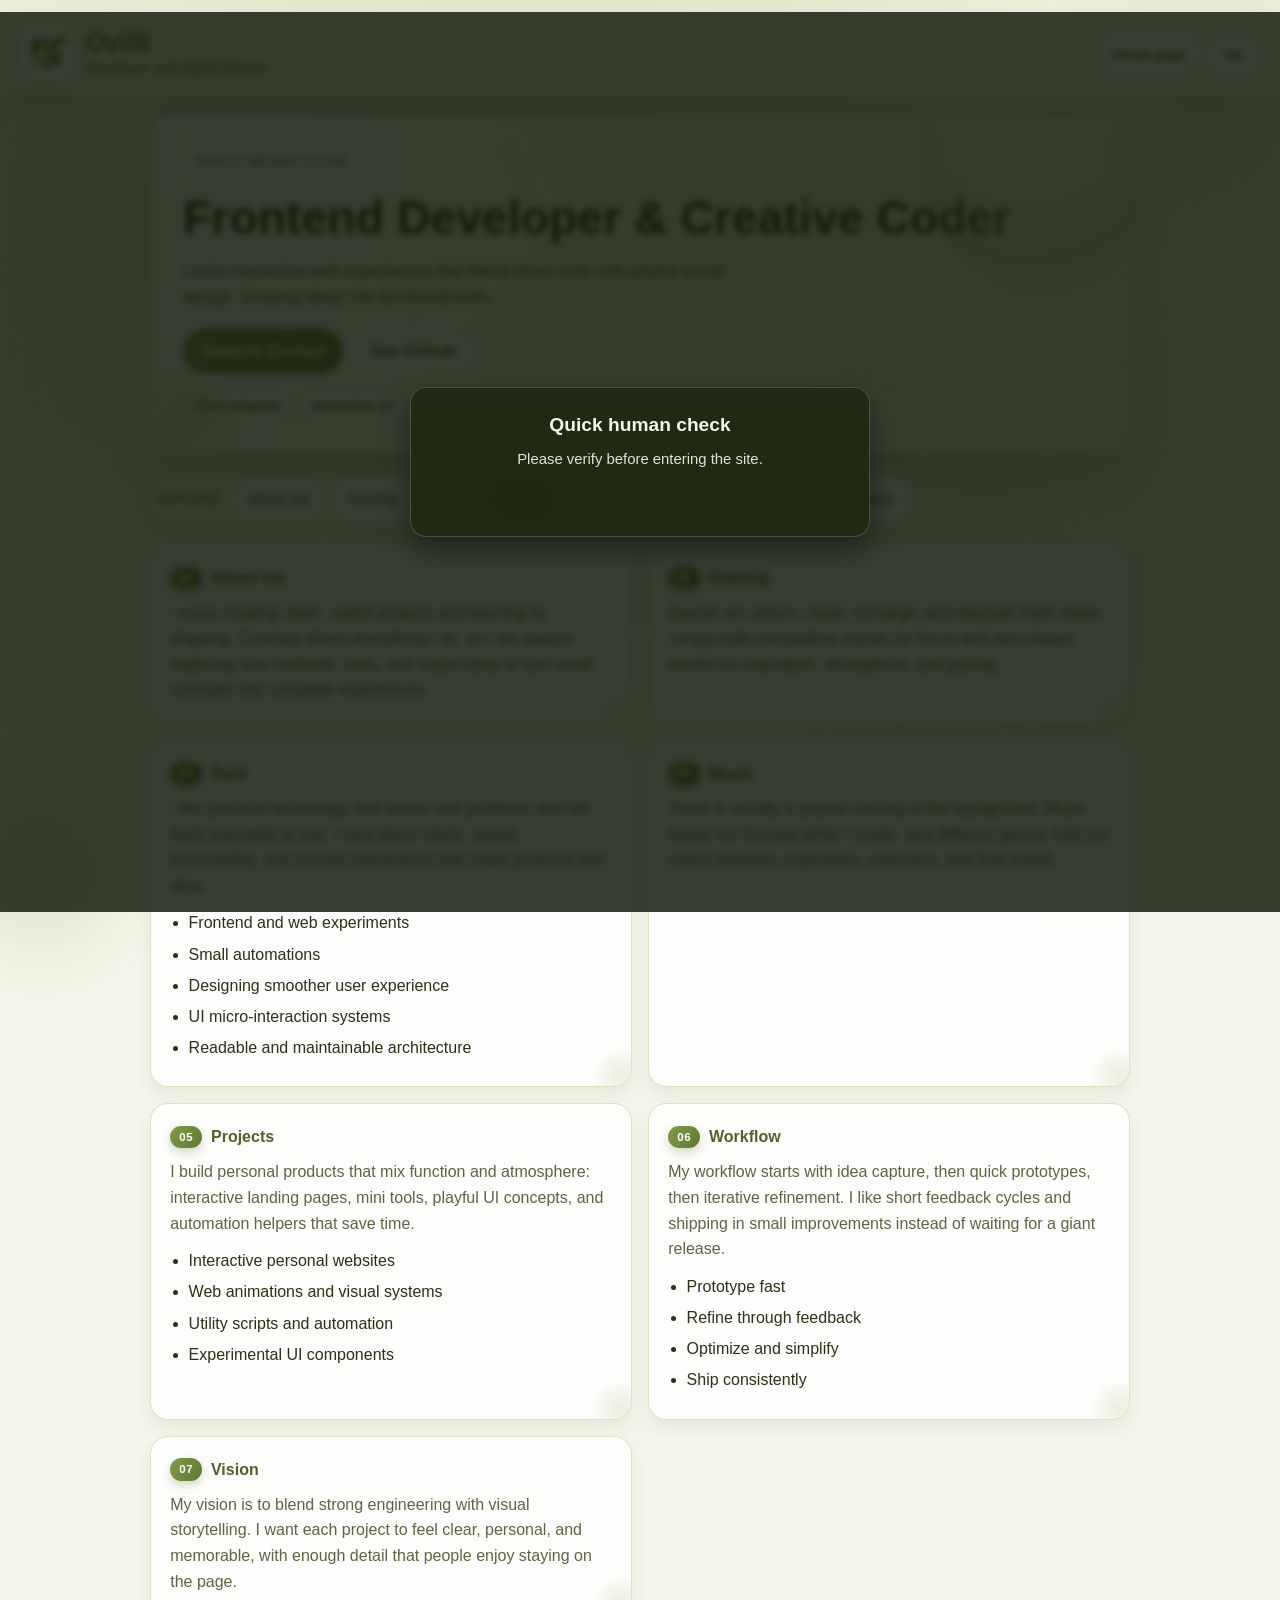
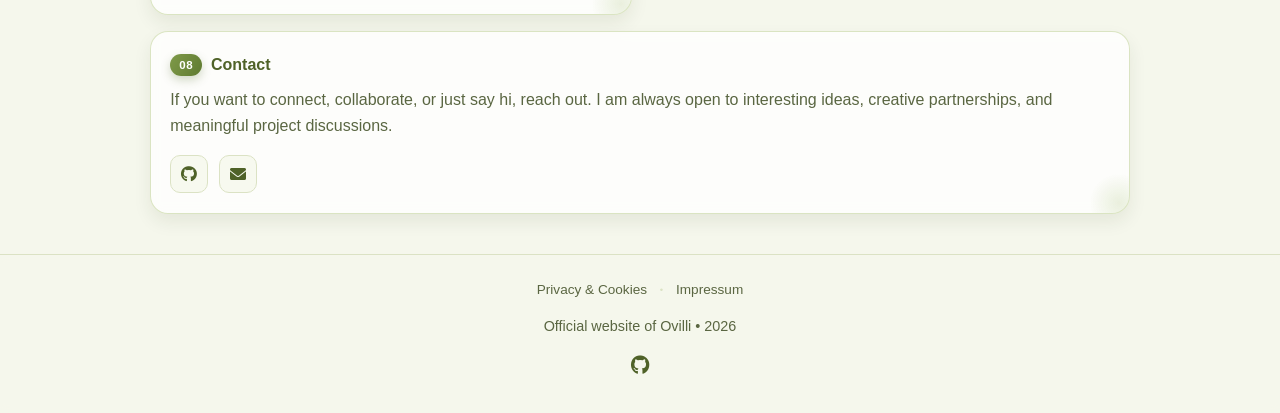
==== index.html @ 222329cf "Added Some Features" ====
<!DOCTYPE html>
<html lang="en">
<head>
    <meta charset="UTF-8">
    <meta name="viewport" content="width=device-width, initial-scale=1.0">
    <title>Ovilli</title>

    <link rel="stylesheet" href="css/style.css">
    <link rel="stylesheet" href="https://cdnjs.cloudflare.com/ajax/libs/font-awesome/6.0.0-beta3/css/all.min.css">
</head>
<body>
<div id="gate">
    <div class="gate-box">
        <h2 id="gate-title">Quick human check</h2>
        <p id="gate-copy">Please verify before entering the site.</p>
        <div id="turnstile-box"></div>
    </div>
</div>

<header class="site-header" id="main-header">
    <div class="header-brand">
        <div class="olive-icon">
            <img src="assets/olive-svgrepo-com.svg" alt="Olive Icon">
        </div>
        <div>
            <div class="olive-text">Ovilli</div>
            <p class="brand-subline" id="brand-subline"></p>
        </div>
    </div>

        <div class="header-actions">
            <a href="olives.html" class="olive-page-link" id="olive-page-link">About olives</a>
            <div class="language-btn">
                <button id="lang-toggle">DE</button>
            </div>
        </div>
</header>
<div class="scroll-progress" id="scroll-progress" aria-hidden="true"></div>

<main>
    <section class="hero">
        <p class="hero-eyebrow" id="hero-eyebrow"></p>
        <h1 id="hero-title"></h1>
        <p class="hero-copy" id="hero-copy"></p>
        <div class="hero-actions">
            <a id="hero-cta-primary" class="hero-btn hero-btn-primary" href="#contact"></a>
            <a id="hero-cta-secondary" class="hero-btn" href="https://github.com/ovilli" target="_blank" rel="noreferrer"></a>
        </div>
        <div class="hero-highlights">
            <span class="hero-chip" id="hero-chip-1"></span>
            <span class="hero-chip" id="hero-chip-2"></span>
            <span class="hero-chip" id="hero-chip-3"></span>
        </div>
    </section>

    <nav id="about-nav" class="section-nav"></nav>
    <section class="about-content" id="about-content"></section>
</main>

<button id="back-to-top" class="back-to-top" aria-label="Back to top">
    <i class="fas fa-arrow-up"></i>
</button>

<footer class="olive-footer">
    <div class="footer-links">
        <a href="privacy.html">Privacy & Cookies</a>
        <span class="footer-separator">•</span>
        <a href="impressum.html">Impressum</a>
    </div>
    <div class="footer-text" id="footer-text">Official Website of Ovilli</div>
    <a href="https://github.com/ovilli" target="_blank" rel="noreferrer" class="footer-icon">
        <i class="fab fa-github"></i>
    </a>
</footer>

    <div class="bg-bubble bg-bubble-1"></div>
    <div class="bg-bubble bg-bubble-2"></div>
    <div class="bg-bubble bg-bubble-3"></div>
    <script src="js/index.js"></script>
</body>
</html>
---- css/style.css ----
:root {
    --bg-color: #f5f7ec;
    --bg-accent: #e6ebd1;
    --surface: #ffffff;
    --surface-soft: #f7f9ef;
    --primary-olive: #6f8440;
    --primary-olive-dark: #4f6228;
    --text-main: #273217;
    --text-muted: #5a6642;
    --line: #dbe2c4;
    --shadow: 0 12px 30px rgba(43, 59, 23, 0.12);
    --hero-shadow: 0 22px 45px rgba(53, 73, 27, 0.14);
}

* {
    margin: 0;
    padding: 0;
    box-sizing: border-box;
}

html {
    scroll-behavior: smooth;
    scrollbar-width: auto;
    scrollbar-color: var(--primary-olive) var(--bg-color);
    scroll-padding-top: 100px;
    scroll-snap-type: y proximity;
}

/* Chrome, Edge, and Safari */
::-webkit-scrollbar {
    width: 12px;
}

::-webkit-scrollbar-track {
    background: var(--bg-color);
}

::-webkit-scrollbar-thumb {
    background-color: var(--primary-olive);
    border-radius: 20px;
    border: 3px solid var(--bg-color);
}

::-webkit-scrollbar-thumb:hover {
    background-color: var(--primary-olive-dark);
}

body {
    min-height: 100vh;
    font-family: "Segoe UI", Tahoma, Geneva, Verdana, sans-serif;
    color: var(--text-main);
    background:
        radial-gradient(circle at 50% 12%, rgba(156, 181, 102, 0.22), transparent 30%),
        radial-gradient(circle at 20% -10%, var(--bg-accent), transparent 36%),
        radial-gradient(circle at 90% 10%, #edf2db, transparent 28%),
        var(--bg-color);
    line-height: 1.6;
    overscroll-behavior-y: contain;
}

@keyframes floatBubble {
    0%, 100% { transform: translate(0, 0); }
    33% { transform: translate(15px, -20px); }
    66% { transform: translate(-10px, 15px); }
}

body::after {
    content: "";
    position: fixed;
    width: 280px;
    height: 280px;
    bottom: -100px;
    left: -100px;
    border-radius: 50%;
    background: radial-gradient(circle, rgba(111, 132, 64, 0.15), transparent 70%);
    pointer-events: none;
    z-index: -1;
    animation: floatBubble 10s ease-in-out infinite alternate;
}

.bg-bubble {
    position: fixed;
    border-radius: 50%;
    background: radial-gradient(circle, rgba(111, 132, 64, 0.1), transparent 70%);
    pointer-events: none;
    z-index: -1;
    animation: floatBubble 15s ease-in-out infinite alternate;
}

.bg-bubble-1 {
    width: 350px;
    height: 350px;
    top: -100px;
    right: -100px;
    animation-duration: 18s;
    animation-delay: -2s;
}

.bg-bubble-2 {
    width: 200px;
    height: 200px;
    top: 40%;
    right: 15%;
    animation-duration: 12s;
    animation-delay: -5s;
    opacity: 0.6;
}

.bg-bubble-3 {
    width: 150px;
    height: 150px;
    bottom: 20%;
    left: 10%;
    animation-duration: 14s;
    animation-delay: -8s;
    opacity: 0.5;
}

body::before {
    content: "";
    position: fixed;
    inset: 0;
    pointer-events: none;
    z-index: 0;
    background:
        radial-gradient(circle at 10% 40%, rgba(128, 159, 69, 0.08), transparent 36%),
        radial-gradient(circle at 88% 65%, rgba(100, 130, 53, 0.06), transparent 33%);
    animation: ambientShift 12s ease-in-out infinite alternate;
}

body.locked {
    overflow: hidden;
}

a {
    color: inherit;
}

.site-header {
    position: sticky;
    top: 0;
    z-index: 30;
    display: flex;
    justify-content: space-between;
    align-items: center;
    gap: 1rem;
    padding: 1rem 1.25rem;
    backdrop-filter: blur(8px);
    background: rgba(245, 247, 236, 0.85);
    border-bottom: 1px solid transparent;
    transition: box-shadow 0.25s ease, border-color 0.25s ease, background 0.25s ease, transform 0.3s ease;
    user-select: none;
}

.site-header.hidden {
    transform: translateY(-100%);
}

.site-header.scrolled {
    border-color: var(--line);
    box-shadow: 0 8px 24px rgba(34, 43, 20, 0.08);
}

.scroll-progress {
    position: sticky;
    top: 0;
    z-index: 29;
    height: 3px;
    width: 0;
    background: linear-gradient(90deg, #7f9a49, #5e7a30);
    box-shadow: 0 0 10px rgba(106, 131, 58, 0.4);
}

.header-brand {
    display: flex;
    align-items: center;
    gap: 0.85rem;
}

.olive-icon {
    width: 52px;
    height: 52px;
    border-radius: 16px;
    background: var(--surface);
    box-shadow: var(--shadow);
    padding: 0.35rem;
    transition: transform 0.3s cubic-bezier(0.175, 0.885, 0.32, 1.275);
}

.olive-icon:hover {
    transform: rotate(15deg) scale(1.1);
}

.olive-icon img {
    width: 100%;
    height: 100%;
    display: block;
}

.olive-text {
    font-size: 1.65rem;
    font-weight: 800;
    line-height: 1.1;
    color: var(--primary-olive-dark);
}

.brand-subline {
    color: var(--text-muted);
    font-size: 0.88rem;
}

.header-actions {
    display: flex;
    align-items: center;
    gap: 0.55rem;
}

.olive-page-link {
    text-decoration: none;
    border: 1px solid var(--line);
    border-radius: 999px;
    padding: 0.45rem 0.8rem;
    font-size: 0.82rem;
    font-weight: 700;
    color: var(--primary-olive-dark);
    background: rgba(255, 255, 255, 0.75);
}

.language-btn button {
    border: 1px solid var(--line);
    border-radius: 999px;
    padding: 0.5rem 0.95rem;
    font-weight: 700;
    letter-spacing: 0.03em;
    color: var(--primary-olive-dark);
    background: var(--surface);
    cursor: pointer;
    transition: transform 0.15s ease, background 0.2s ease;
}

.language-btn button:hover {
    background: var(--surface-soft);
}

.language-btn button:active {
    transform: translateY(1px);
}

main {
    width: min(980px, calc(100% - 2rem));
    margin: 1.5rem auto 0;
    position: relative;
    z-index: 2;
}

.hero {
    scroll-snap-align: start;
    padding: 2rem;
    margin-bottom: 1rem;
    border-radius: 24px;
    background:
        linear-gradient(130deg, rgba(255, 255, 255, 0.78), rgba(240, 245, 223, 0.74)),
        radial-gradient(circle at 84% -40%, rgba(129, 157, 76, 0.28), transparent 55%);
    border: 1px solid rgba(180, 195, 141, 0.6);
    box-shadow: var(--hero-shadow);
    position: relative;
    overflow: hidden;
    backdrop-filter: blur(8px);
    transition: transform 0.25s ease;
}

.hero::after {
    content: "";
    position: absolute;
    right: -90px;
    top: -110px;
    width: 300px;
    height: 300px;
    border-radius: 50%;
    background:
        radial-gradient(circle at 36% 36%, rgba(255, 255, 255, 0.55) 0 20%, rgba(126, 155, 74, 0.34) 55%, rgba(126, 155, 74, 0) 72%);
    opacity: 0.6;
    pointer-events: none;
    animation: floatBubble 8s ease-in-out infinite alternate-reverse;
}

.hero::before {
    content: "";
    position: absolute;
    left: -50px;
    bottom: -50px;
    width: 150px;
    height: 150px;
    border-radius: 50%;
    background: radial-gradient(circle, rgba(156, 181, 102, 0.25), transparent 70%);
    pointer-events: none;
    animation: floatBubble 10s ease-in-out infinite alternate;
}

.hero-eyebrow {
    display: inline-flex;
    align-items: center;
    gap: 0.4rem;
    background: var(--surface);
    border: 1px solid var(--line);
    color: var(--primary-olive-dark);
    padding: 0.3rem 0.75rem;
    border-radius: 999px;
    font-size: 0.82rem;
    text-transform: uppercase;
    letter-spacing: 0.08em;
    margin-bottom: 0.85rem;
}

.hero h1 {
    font-size: clamp(1.8rem, 4vw, 2.9rem);
    line-height: 1.15;
    margin-bottom: 0.75rem;
}

.hero-copy {
    max-width: 64ch;
    color: var(--text-muted);
    font-size: 1.02rem;
}

.hero-actions {
    display: flex;
    flex-wrap: wrap;
    gap: 0.6rem;
    margin-top: 1.2rem;
}

.hero-btn {
    display: inline-flex;
    align-items: center;
    justify-content: center;
    text-decoration: none;
    border-radius: 999px;
    border: 1px solid var(--line);
    padding: 0.56rem 1rem;
    font-weight: 700;
    color: var(--primary-olive-dark);
    background: rgba(255, 255, 255, 0.76);
    transition: transform 0.2s cubic-bezier(0.175, 0.885, 0.32, 1.275), background 0.2s ease, box-shadow 0.2s ease;
}

.hero-btn:hover {
    transform: translateY(-3px);
    background: var(--surface);
    box-shadow: 0 5px 15px rgba(0,0,0,0.1);
}

.hero-btn-primary {
    background: linear-gradient(120deg, #7b9647, #688237);
    color: #fff;
    border-color: transparent;
}

.hero-btn-primary:hover {
    background: linear-gradient(120deg, #6f8841, #59722e);
}

.hero-highlights {
    margin-top: 1rem;
    display: flex;
    flex-wrap: wrap;
    gap: 0.5rem;
}

.hero-chip {
    display: inline-flex;
    align-items: center;
    border-radius: 999px;
    border: 1px solid rgba(154, 175, 107, 0.6);
    background: rgba(255, 255, 255, 0.72);
    color: var(--primary-olive-dark);
    font-size: 0.8rem;
    font-weight: 600;
    padding: 0.28rem 0.7rem;
}

.section-nav {
    display: flex;
    flex-wrap: wrap;
    gap: 0.55rem;
    margin: 1.25rem 0;
    position: sticky;
    top: 5rem;
    z-index: 18;
    background: rgba(245, 247, 236, 0.75);
    border: 1px solid rgba(196, 211, 159, 0.45);
    backdrop-filter: blur(10px);
    border-radius: 999px;
    padding: 0.35rem 0.5rem;
    width: fit-content;
    box-shadow: 0 8px 20px rgba(67, 82, 40, 0.08);
    transition: top 0.3s ease;
    user-select: none;
}

.section-nav.header-hidden {
    top: 0.75rem;
}

.nav-brand-label {
    display: inline-flex;
    align-items: center;
    font-size: 0.72rem;
    font-weight: 700;
    text-transform: uppercase;
    letter-spacing: 0.08em;
    color: var(--text-muted);
    margin-right: 0.25rem;
}

.nav-pill {
    display: inline-flex;
    align-items: center;
    text-decoration: none;
    border: 1px solid var(--line);
    background: var(--surface);
    color: var(--text-main);
    border-radius: 999px;
    padding: 0.38rem 0.85rem;
    font-size: 0.9rem;
    transition: background 0.2s ease, color 0.2s ease, transform 0.2s cubic-bezier(0.175, 0.885, 0.32, 1.275);
}

.nav-pill:hover {
    transform: translateY(-2px);
    background: var(--surface-soft);
}

.nav-pill.active {
    background: var(--primary-olive);
    border-color: var(--primary-olive);
    color: #fff;
}

.about-content {
    display: grid;
    gap: 1rem;
    margin-bottom: 2.5rem;
    grid-template-columns: repeat(2, minmax(0, 1fr));
    align-items: stretch;
}

.about-section:last-child {
    grid-column: 1 / -1;
}

.about-section {
    scroll-snap-align: start;
    border: 1px solid rgba(214, 225, 188, 0.9);
    border-radius: 18px;
    background: rgba(255, 255, 255, 0.76);
    padding: 1.25rem 1.2rem;
    box-shadow: 0 8px 18px rgba(36, 49, 18, 0.08);
    opacity: 0;
    transform: translateY(12px);
    transition: opacity 0.3s ease, transform 0.3s ease, box-shadow 0.3s ease;
    backdrop-filter: blur(6px);
    transition-delay: var(--reveal-delay, 0ms);
    position: relative;
    overflow: hidden;
}

.about-section::after {
    content: "";
    position: absolute;
    bottom: -20px;
    right: -20px;
    width: 60px;
    height: 60px;
    border-radius: 50%;
    background: radial-gradient(circle, rgba(156, 181, 102, 0.2), transparent 70%);
    pointer-events: none;
    transition: transform 0.5s ease;
}

.about-section:hover::after {
    transform: scale(2);
}

.about-section.visible {
    opacity: 1;
    transform: translateY(0);
}

.about-section.visible:hover {
    transform: translateY(-3px);
    box-shadow: 0 14px 24px rgba(36, 49, 18, 0.12);
}

.about-section::before {
    content: "";
    position: absolute;
    top: 0;
    left: 0;
    width: 100%;
    height: 3px;
    background: linear-gradient(90deg, rgba(126, 156, 73, 0), rgba(126, 156, 73, 0.8), rgba(126, 156, 73, 0));
    opacity: 0;
    transition: opacity 0.25s ease;
}

.about-section:hover::before {
    opacity: 1;
}

.about-section h4 {
    margin-bottom: 0.6rem;
    color: var(--primary-olive-dark);
    font-size: 1rem;
    display: flex;
    align-items: center;
    gap: 0.55rem;
}

.section-index {
    display: inline-flex;
    align-items: center;
    justify-content: center;
    min-width: 2rem;
    padding: 0.12rem 0.5rem;
    border-radius: 999px;
    font-size: 0.72rem;
    letter-spacing: 0.04em;
    color: #fff;
    background: linear-gradient(120deg, #7f9a49, #5e7a30);
    box-shadow: 0 4px 10px rgba(76, 99, 34, 0.25);
}

.about-section p {
    color: var(--text-muted);
}

.topic-list {
    margin-top: 0.75rem;
    padding-left: 1.15rem;
    color: var(--text-main);
}

.topic-list li {
    margin-bottom: 0.35rem;
}

.socials {
    margin-top: 1rem;
    display: flex;
    gap: 0.7rem;
}

.social-icon {
    width: 38px;
    height: 38px;
    border-radius: 10px;
    display: inline-flex;
    align-items: center;
    justify-content: center;
    text-decoration: none;
    background: var(--surface-soft);
    border: 1px solid var(--line);
    color: var(--primary-olive-dark);
    transition: transform 0.15s ease, background 0.2s ease;
}

.social-icon:hover {
    transform: translateY(-2px);
    background: #eef4d7;
}

.olive-footer {
    border-top: 1px solid var(--line);
    padding: 1.5rem 1rem 2rem;
    color: var(--text-muted);
    display: flex;
    flex-direction: column;
    justify-content: center;
    align-items: center;
    gap: 0.75rem;
    position: relative;
    z-index: 2;
    backdrop-filter: blur(4px);
    background: rgba(245, 247, 236, 0.62);
    text-align: center;
}

.footer-links {
    display: flex;
    gap: 0.8rem;
    align-items: center;
    font-size: 0.85rem;
    margin-bottom: 0.2rem;
}

.footer-links a {
    color: var(--text-muted);
    text-decoration: none;
    transition: color 0.2s ease;
}

.footer-links a:hover {
    color: var(--primary-olive-dark);
}

.footer-separator {
    color: var(--line);
    font-size: 0.6rem;
}

.footer-text {
    font-size: 0.9rem;
}

.back-to-top {
    position: fixed;
    right: 1.5rem;
    bottom: 1.5rem;
    width: 54px;
    height: 54px;
    border-radius: 50%;
    border: 1px solid rgba(143, 166, 95, 0.6);
    background: linear-gradient(145deg, rgba(255, 255, 255, 0.88), rgba(233, 241, 209, 0.9));
    color: var(--primary-olive-dark);
    display: inline-flex;
    align-items: center;
    justify-content: center;
    box-shadow: 0 12px 22px rgba(51, 69, 25, 0.2);
    cursor: pointer;
    z-index: 25;
    opacity: 0;
    transform: translateY(14px);
    pointer-events: none;
    transition: opacity 0.25s ease, transform 0.3s cubic-bezier(0.175, 0.885, 0.32, 1.275), background 0.2s ease;
}

.back-to-top:hover {
    background: linear-gradient(145deg, rgba(255, 255, 255, 0.98), rgba(240, 248, 221, 0.98));
    transform: translateY(-5px) scale(1.1);
}

.back-to-top.is-visible {
    opacity: 1;
    transform: translateY(0);
    pointer-events: auto;
}

@media (max-width: 760px) {
    .back-to-top {
        right: 1rem;
        bottom: 1rem;
        width: 44px;
        height: 44px;
    }
}

.footer-icon {
    color: var(--primary-olive-dark);
    font-size: 1.2rem;
}

#gate {
    position: fixed;
    inset: 0;
    z-index: 200;
    display: flex;
    align-items: center;
    justify-content: center;
    background: rgba(17, 24, 10, 0.84);
    backdrop-filter: blur(3px);
    transition: opacity 0.25s ease;
}

#gate.hidden {
    opacity: 0;
    pointer-events: none;
}

.gate-box {
    width: min(460px, calc(100% - 2rem));
    text-align: center;
    color: #f4f8ea;
    background: rgba(31, 41, 19, 0.92);
    border: 1px solid rgba(239, 248, 216, 0.2);
    border-radius: 16px;
    padding: 1.4rem;
    box-shadow: 0 14px 30px rgba(0, 0, 0, 0.38);
}

.gate-box h2 {
    margin-bottom: 0.45rem;
    font-size: 1.2rem;
}

.gate-box p {
    font-size: 0.93rem;
    margin-bottom: 1rem;
    opacity: 0.9;
}

#turnstile-box {
    display: inline-flex;
    justify-content: center;
}

.error-page {
    display: grid;
    place-items: center;
}

.error-card {
    width: min(520px, calc(100% - 2rem));
    background: var(--surface);
    border: 1px solid var(--line);
    border-radius: 18px;
    padding: 1.8rem;
    margin: 4rem auto;
    text-align: center;
    box-shadow: var(--shadow);
}

.error-card h1 {
    font-size: 2rem;
    color: var(--primary-olive-dark);
    margin-bottom: 0.45rem;
}

.error-card p {
    color: var(--text-muted);
    margin-bottom: 1.2rem;
}

.home-link {
    display: inline-flex;
    align-items: center;
    justify-content: center;
    text-decoration: none;
    border-radius: 999px;
    border: 1px solid var(--line);
    padding: 0.55rem 1rem;
    background: var(--surface-soft);
    font-weight: 600;
    color: var(--primary-olive-dark);
}

.olive-article-page {
    min-height: 100vh;
}

.olive-article-main {
    width: min(980px, calc(100% - 2rem));
    margin: 1.5rem auto 2.2rem;
    position: relative;
    z-index: 2;
}

.olive-article {
    border: 1px solid rgba(184, 198, 148, 0.72);
    background: rgba(255, 255, 255, 0.78);
    border-radius: 22px;
    padding: 1.5rem;
    backdrop-filter: blur(7px);
    position: relative;
    overflow: hidden;
}

.olive-article::before {
    content: "";
    position: absolute;
    top: -50px;
    left: -50px;
    width: 120px;
    height: 120px;
    border-radius: 50%;
    background: radial-gradient(circle, rgba(156, 181, 102, 0.15), transparent 70%);
    pointer-events: none;
    animation: floatBubble 10s ease-in-out infinite alternate;
}

.olive-article h1 {
    font-size: clamp(1.8rem, 3.8vw, 2.6rem);
    color: var(--primary-olive-dark);
    margin-bottom: 0.45rem;
}

.olive-article-intro {
    color: var(--text-muted);
    margin-bottom: 0.95rem;
}

.olive-fact-grid {
    display: grid;
    grid-template-columns: repeat(2, minmax(0, 1fr));
    gap: 0.8rem;
}

.olive-fact {
    border: 1px solid rgba(201, 215, 166, 0.75);
    border-radius: 14px;
    background: rgba(250, 253, 243, 0.8);
    padding: 1rem;
    transition: transform 0.3s cubic-bezier(0.175, 0.885, 0.32, 1.275), box-shadow 0.3s ease;
    backdrop-filter: blur(5px);
}

.olive-fact:hover {
    transform: translateY(-5px);
    box-shadow: 0 8px 20px rgba(0,0,0,0.05);
}

.olive-fact h2 {
    font-size: 1rem;
    color: var(--primary-olive-dark);
    margin-bottom: 0.35rem;
}

.olive-fact p {
    color: var(--text-muted);
}

@keyframes ambientShift {
    0% {
        transform: translate3d(0, 0, 0);
    }
    100% {
        transform: translate3d(0, -1.2%, 0);
    }
}

@media (prefers-reduced-motion: reduce) {
    body::before {
        animation: none;
    }
}

@media (max-width: 760px) {
    .site-header {
        padding: 0.75rem 1rem;
        position: relative;
    }

    .header-brand {
        gap: 0.6rem;
    }

    .olive-icon {
        width: 42px;
        height: 42px;
        border-radius: 12px;
    }

    .header-actions {
        gap: 0.4rem;
    }

    .olive-text {
        font-size: 1.25rem;
    }

    .brand-subline {
        font-size: 0.75rem;
        display: none; /* Hide subline on very small screens to save space */
        width: 0;
        overflow: hidden;
    }

    @media (min-width: 480px) {
        .brand-subline {
            display: block;
            width: auto;
        }
    }

    .olive-page-link, .language-btn button {
        padding: 0.4rem 0.6rem;
        font-size: 0.75rem;
    }

    main {
        width: calc(100% - 1rem);
        margin-top: 0.5rem;
    }

    .hero {
        padding: 1.5rem 1.25rem;
        border-radius: 20px;
    }

    .hero h1 {
        font-size: 1.85rem;
    }

    .section-nav {
        top: 0;
        position: sticky;
        width: 100%;
        overflow-x: auto;
        white-space: nowrap;
        justify-content: flex-start;
        padding: 0.5rem;
        border-radius: 0;
        margin: 0;
        width: 100%;
        border-left: none;
        border-right: none;
        border-top: none;
        z-index: 40;
        transition: transform 0.3s ease;
    }

    .section-nav.header-hidden {
        top: 0;
        transform: none;
    }

    .nav-pill {
        padding: 0.35rem 0.7rem;
        font-size: 0.85rem;
    }

    .about-content {
        grid-template-columns: 1fr;
        gap: 0.75rem;
    }

    .about-section {
        padding: 1.25rem;
    }

    .hero-actions {
        flex-direction: column;
        gap: 0.5rem;
    }

    .hero-btn {
        width: 100%;
        padding: 0.75rem;
    }

    .olive-fact-grid {
        grid-template-columns: 1fr;
    }
}
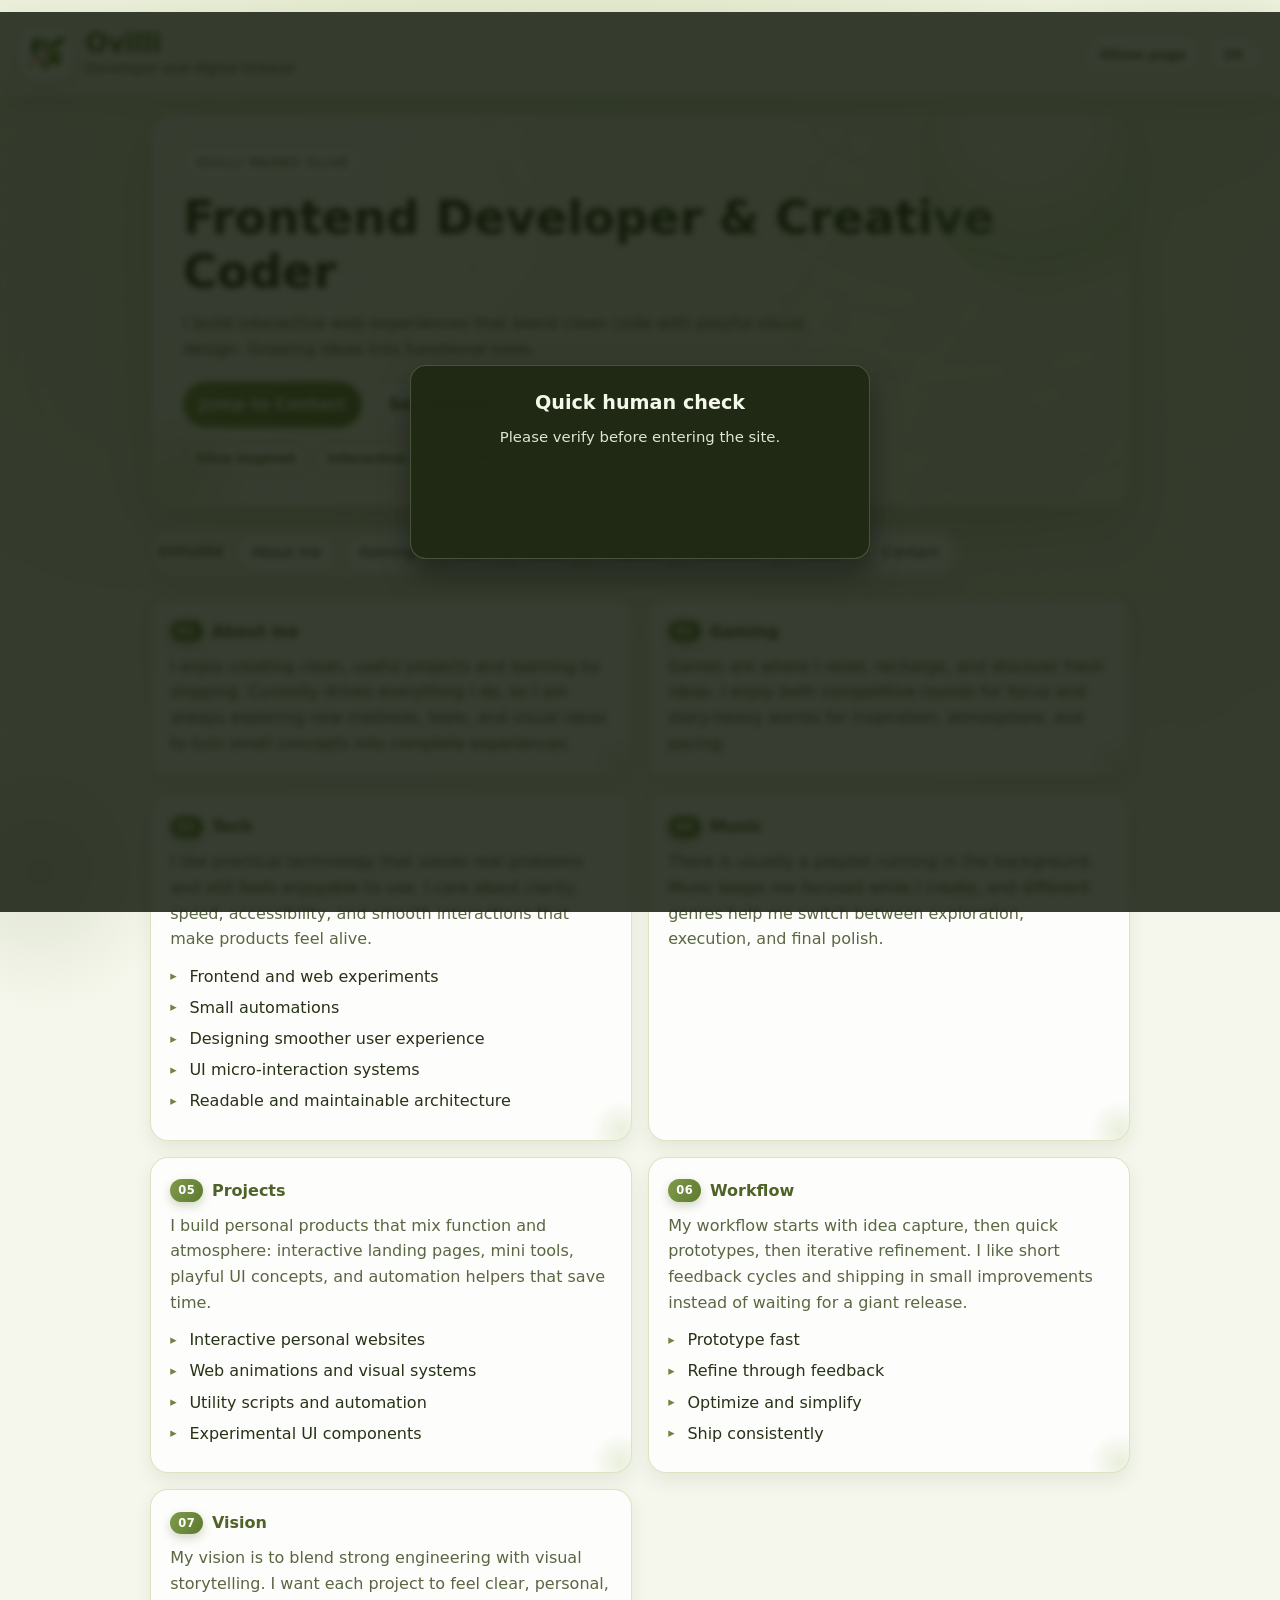
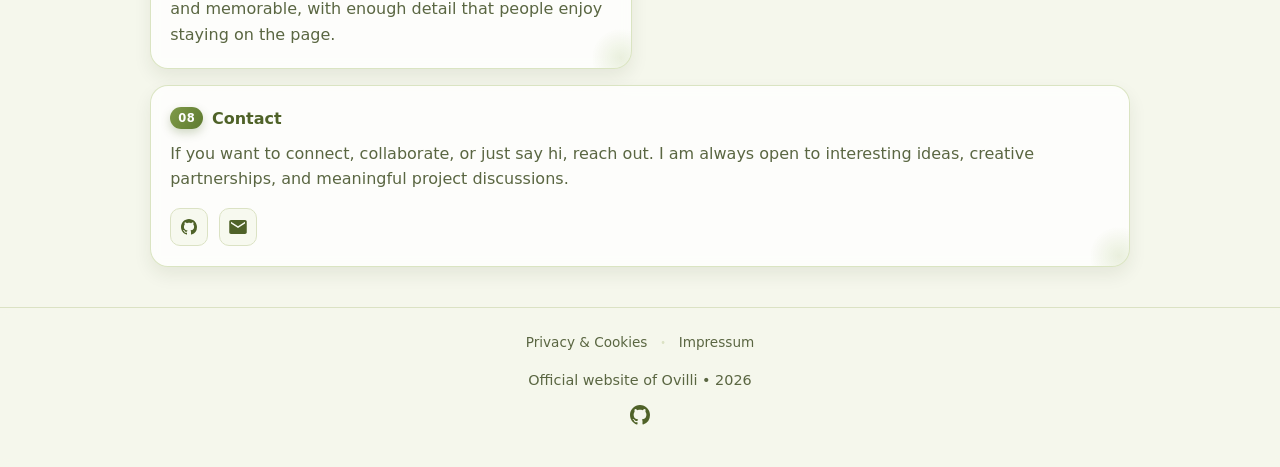
==== commit 4e908014: "Fixes" ====
--- a/index.html
+++ b/index.html
@@ -4,9 +4,15 @@
     <meta charset="UTF-8">
     <meta name="viewport" content="width=device-width, initial-scale=1.0">
     <title>Ovilli</title>
+    <meta name="description" content="Ovilli – Frontend Developer &amp; Creative Coder building interactive web experiences that blend clean code with playful visual design.">
+    <meta property="og:title" content="Ovilli">
+    <meta property="og:description" content="Frontend Developer &amp; Creative Coder building interactive web experiences.">
+    <meta property="og:type" content="website">
+    <meta property="og:url" content="https://ovilli.de">
+    <meta name="theme-color" content="#6f8440">
+    <link rel="icon" href="assets/olive-svgrepo-com.svg" type="image/svg+xml">
 
     <link rel="stylesheet" href="css/style.css">
-    <link rel="stylesheet" href="https://cdnjs.cloudflare.com/ajax/libs/font-awesome/6.0.0-beta3/css/all.min.css">
 </head>
 <body>
 <div id="gate">
@@ -14,13 +20,14 @@
         <h2 id="gate-title">Quick human check</h2>
         <p id="gate-copy">Please verify before entering the site.</p>
         <div id="turnstile-box"></div>
+        <p id="gate-error" class="gate-error"></p>
     </div>
 </div>
 
 <header class="site-header" id="main-header">
     <div class="header-brand">
         <div class="olive-icon">
-            <img src="assets/olive-svgrepo-com.svg" alt="Olive Icon">
+            <img src="assets/olive-svgrepo-com.svg" alt="" aria-hidden="true">
         </div>
         <div>
             <div class="olive-text">Ovilli</div>
@@ -31,7 +38,7 @@
         <div class="header-actions">
             <a href="olives.html" class="olive-page-link" id="olive-page-link">About olives</a>
             <div class="language-btn">
-                <button id="lang-toggle">DE</button>
+                <button id="lang-toggle" aria-label="Switch language">DE</button>
             </div>
         </div>
 </header>
@@ -58,7 +65,7 @@
 </main>
 
 <button id="back-to-top" class="back-to-top" aria-label="Back to top">
-    <i class="fas fa-arrow-up"></i>
+    <svg xmlns="http://www.w3.org/2000/svg" viewBox="0 0 24 24" width="18" height="18" fill="none" stroke="currentColor" stroke-width="2.5" stroke-linecap="round" stroke-linejoin="round" aria-hidden="true"><polyline points="18 15 12 9 6 15"/></svg>
 </button>
 
 <footer class="olive-footer">
@@ -68,8 +75,8 @@
         <a href="impressum.html">Impressum</a>
     </div>
     <div class="footer-text" id="footer-text">Official Website of Ovilli</div>
-    <a href="https://github.com/ovilli" target="_blank" rel="noreferrer" class="footer-icon">
-        <i class="fab fa-github"></i>
+    <a href="https://github.com/ovilli" target="_blank" rel="noreferrer" class="footer-icon" aria-label="GitHub">
+        <svg xmlns="http://www.w3.org/2000/svg" viewBox="0 0 16 16" width="20" height="20" fill="currentColor" aria-hidden="true"><path d="M8 0C3.58 0 0 3.58 0 8c0 3.54 2.29 6.53 5.47 7.59.4.07.55-.17.55-.38 0-.19-.01-.82-.01-1.49-2.01.37-2.53-.49-2.69-.94-.09-.23-.48-.94-.82-1.13-.28-.15-.68-.52-.01-.53.63-.01 1.08.58 1.23.82.72 1.21 1.87.87 2.33.66.07-.52.28-.87.51-1.07-1.78-.2-3.64-.89-3.64-3.95 0-.87.31-1.59.82-2.15-.08-.2-.36-1.02.08-2.12 0 0 .67-.21 2.2.82.64-.18 1.32-.27 2-.27.68 0 1.36.09 2 .27 1.53-1.04 2.2-.82 2.2-.82.44 1.1.16 1.92.08 2.12.51.56.82 1.27.82 2.15 0 3.07-1.87 3.75-3.65 3.95.29.25.54.73.54 1.48 0 1.07-.01 1.93-.01 2.2 0 .21.15.46.55.38A8.013 8.013 0 0016 8c0-4.42-3.58-8-8-8z"/></svg>
     </a>
 </footer>
 
--- a/css/style.css
+++ b/css/style.css
@@ -18,6 +18,22 @@
     box-sizing: border-box;
 }
 
+:focus-visible {
+    outline: 2px solid var(--primary-olive);
+    outline-offset: 3px;
+    border-radius: 4px;
+}
+
+.nav-pill:focus-visible,
+.hero-btn:focus-visible,
+.olive-page-link:focus-visible,
+.language-btn button:focus-visible,
+.back-to-top:focus-visible,
+.social-icon:focus-visible,
+.footer-icon:focus-visible {
+    border-radius: 999px;
+}
+
 html {
     scroll-behavior: smooth;
     scrollbar-width: auto;
@@ -47,7 +63,7 @@
 
 body {
     min-height: 100vh;
-    font-family: "Segoe UI", Tahoma, Geneva, Verdana, sans-serif;
+    font-family: system-ui, -apple-system, BlinkMacSystemFont, "Segoe UI", Roboto, sans-serif;
     color: var(--text-main);
     background:
         radial-gradient(circle at 50% 12%, rgba(156, 181, 102, 0.22), transparent 30%),
@@ -224,6 +240,13 @@
     font-weight: 700;
     color: var(--primary-olive-dark);
     background: rgba(255, 255, 255, 0.75);
+    transition: background 0.2s ease, transform 0.15s ease, box-shadow 0.2s ease;
+}
+
+.olive-page-link:hover {
+    background: var(--surface);
+    transform: translateY(-2px);
+    box-shadow: 0 4px 12px rgba(67, 82, 40, 0.12);
 }
 
 .language-btn button {
@@ -378,6 +401,12 @@
     font-size: 0.8rem;
     font-weight: 600;
     padding: 0.28rem 0.7rem;
+    transition: background 0.2s ease, transform 0.15s ease;
+}
+
+.hero-chip:hover {
+    background: rgba(255, 255, 255, 0.92);
+    transform: translateY(-1px);
 }
 
 .section-nav {
@@ -538,12 +567,24 @@
 
 .topic-list {
     margin-top: 0.75rem;
-    padding-left: 1.15rem;
+    padding-left: 0;
+    list-style: none;
     color: var(--text-main);
 }
 
 .topic-list li {
     margin-bottom: 0.35rem;
+    padding-left: 1.2rem;
+    position: relative;
+}
+
+.topic-list li::before {
+    content: "▸";
+    position: absolute;
+    left: 0;
+    color: var(--primary-olive);
+    font-size: 0.8em;
+    top: 0.2em;
 }
 
 .socials {
@@ -647,6 +688,11 @@
     pointer-events: auto;
 }
 
+.back-to-top.is-visible:hover {
+    transform: translateY(-5px) scale(1.1);
+    background: linear-gradient(145deg, rgba(255, 255, 255, 0.98), rgba(240, 248, 221, 0.98));
+}
+
 @media (max-width: 760px) {
     .back-to-top {
         right: 1rem;
@@ -659,6 +705,12 @@
 .footer-icon {
     color: var(--primary-olive-dark);
     font-size: 1.2rem;
+    transition: color 0.2s ease, transform 0.2s cubic-bezier(0.175, 0.885, 0.32, 1.275);
+}
+
+.footer-icon:hover {
+    color: var(--primary-olive);
+    transform: translateY(-3px) scale(1.15);
 }
 
 #gate {
@@ -703,6 +755,14 @@
 #turnstile-box {
     display: inline-flex;
     justify-content: center;
+}
+
+.gate-error {
+    margin-top: 0.65rem;
+    font-size: 0.82rem;
+    color: #f4b8a0;
+    opacity: 0.9;
+    min-height: 1.2em;
 }
 
 .error-page {
@@ -829,13 +889,36 @@
     }
 }
 
+@keyframes heroFadeUp {
+    from { opacity: 0; transform: translateY(14px); }
+    to   { opacity: 1; transform: translateY(0); }
+}
+
+.hero--ready > .hero-eyebrow  { animation: heroFadeUp 0.45s ease both 0.05s; }
+.hero--ready > h1              { animation: heroFadeUp 0.45s ease both 0.15s; }
+.hero--ready > .hero-copy      { animation: heroFadeUp 0.45s ease both 0.25s; }
+.hero--ready > .hero-actions   { animation: heroFadeUp 0.45s ease both 0.35s; }
+.hero--ready > .hero-highlights { animation: heroFadeUp 0.45s ease both 0.45s; }
+
 @media (prefers-reduced-motion: reduce) {
     body::before {
         animation: none;
     }
+
+    .hero--ready > .hero-eyebrow,
+    .hero--ready > h1,
+    .hero--ready > .hero-copy,
+    .hero--ready > .hero-actions,
+    .hero--ready > .hero-highlights {
+        animation: none;
+    }
 }
 
 @media (max-width: 760px) {
+    html {
+        scroll-padding-top: 50px;
+    }
+
     .site-header {
         padding: 0.75rem 1rem;
         position: relative;
@@ -860,17 +943,7 @@
     }
 
     .brand-subline {
-        font-size: 0.75rem;
-        display: none; /* Hide subline on very small screens to save space */
-        width: 0;
-        overflow: hidden;
-    }
-
-    @media (min-width: 480px) {
-        .brand-subline {
-            display: block;
-            width: auto;
-        }
+        display: none;
     }
 
     .olive-page-link, .language-btn button {
@@ -902,7 +975,6 @@
         padding: 0.5rem;
         border-radius: 0;
         margin: 0;
-        width: 100%;
         border-left: none;
         border-right: none;
         border-top: none;
@@ -943,3 +1015,9 @@
         grid-template-columns: 1fr;
     }
 }
+
+@media (min-width: 480px) and (max-width: 760px) {
+    .brand-subline {
+        display: block;
+    }
+}
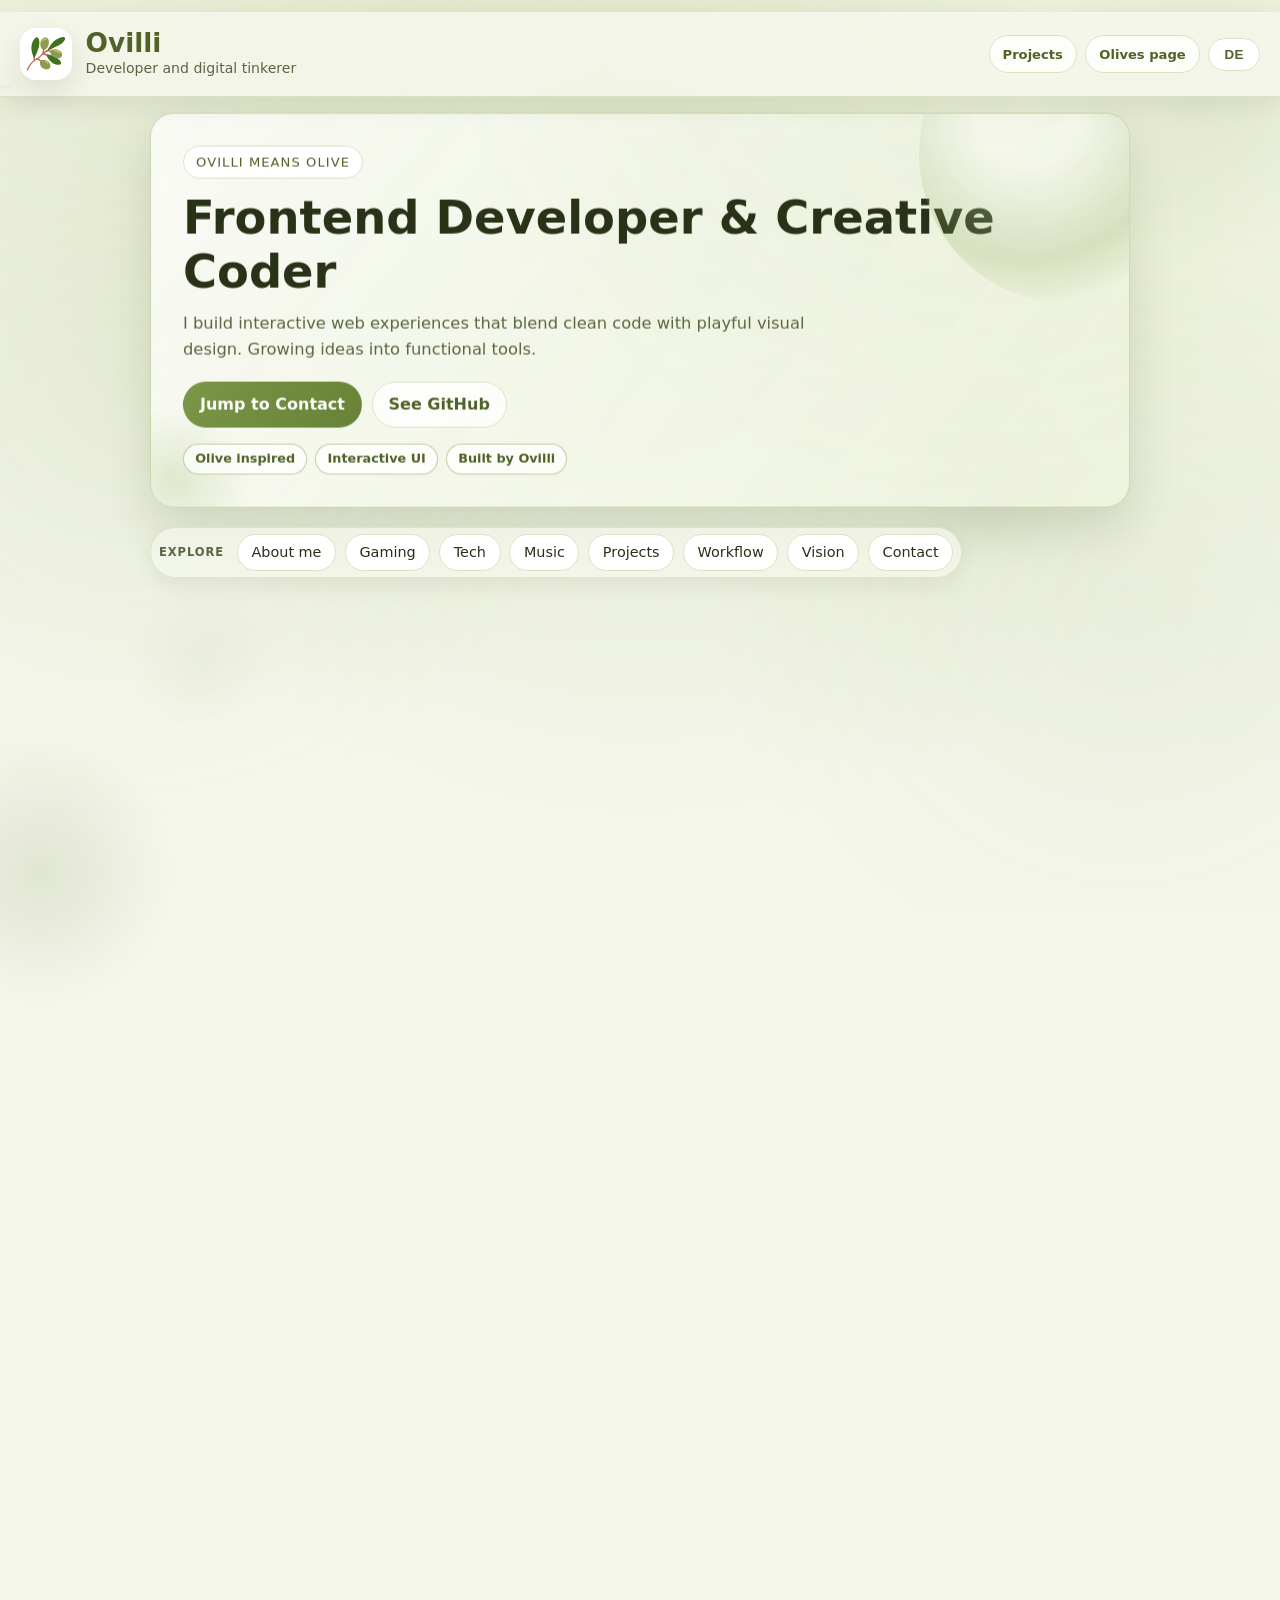
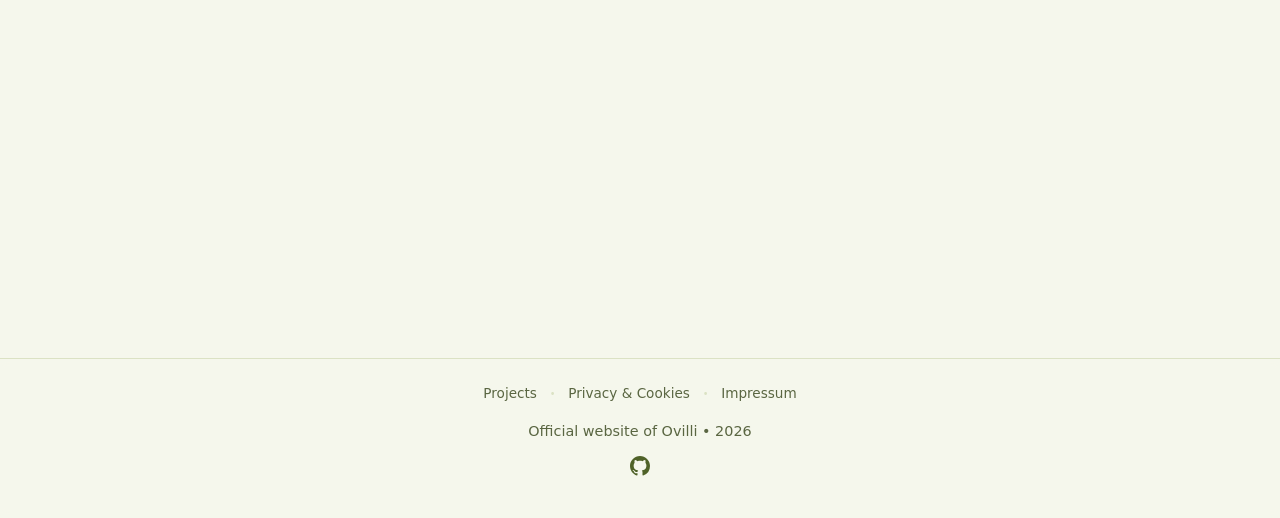
==== commit 5aadf49d: "fix(adsense): make site crawlable + add real content for approval Resolve AdSense rejection of ovill" ====
--- a/index.html
+++ b/index.html
@@ -3,8 +3,9 @@
 <head>
     <meta charset="UTF-8">
     <meta name="viewport" content="width=device-width, initial-scale=1.0">
-    <title>Ovilli</title>
+    <title>Ovilli — Frontend Developer &amp; Creative Coder</title>
     <meta name="description" content="Ovilli – Frontend Developer &amp; Creative Coder building interactive web experiences that blend clean code with playful visual design.">
+    <meta name="google-adsense-account" content="ca-pub-9139637424510522">
     <meta property="og:title" content="Ovilli">
     <meta property="og:description" content="Frontend Developer &amp; Creative Coder building interactive web experiences.">
     <meta property="og:type" content="website">
@@ -15,15 +16,6 @@
     <link rel="stylesheet" href="css/style.css">
 </head>
 <body>
-<div id="gate">
-    <div class="gate-box">
-        <h2 id="gate-title">Quick human check</h2>
-        <p id="gate-copy">Please verify before entering the site.</p>
-        <div id="turnstile-box"></div>
-        <p id="gate-error" class="gate-error"></p>
-    </div>
-</div>
-
 <header class="site-header" id="main-header">
     <div class="header-brand">
         <div class="olive-icon">
@@ -31,12 +23,13 @@
         </div>
         <div>
             <div class="olive-text">Ovilli</div>
-            <p class="brand-subline" id="brand-subline"></p>
+            <p class="brand-subline" id="brand-subline">Developer and digital tinkerer</p>
         </div>
     </div>
 
         <div class="header-actions">
-            <a href="olives.html" class="olive-page-link" id="olive-page-link">About olives</a>
+            <a href="projects.html" class="olive-page-link">Projects</a>
+            <a href="olives.html" class="olive-page-link" id="olive-page-link">Olives page</a>
             <div class="language-btn">
                 <button id="lang-toggle" aria-label="Switch language">DE</button>
             </div>
@@ -46,22 +39,92 @@
 
 <main>
     <section class="hero">
-        <p class="hero-eyebrow" id="hero-eyebrow"></p>
-        <h1 id="hero-title"></h1>
-        <p class="hero-copy" id="hero-copy"></p>
+        <p class="hero-eyebrow" id="hero-eyebrow">Ovilli means olive</p>
+        <h1 id="hero-title">Frontend Developer &amp; Creative Coder</h1>
+        <p class="hero-copy" id="hero-copy">I build interactive web experiences that blend clean code with playful visual design. Growing ideas into functional tools.</p>
         <div class="hero-actions">
-            <a id="hero-cta-primary" class="hero-btn hero-btn-primary" href="#contact"></a>
-            <a id="hero-cta-secondary" class="hero-btn" href="https://github.com/ovilli" target="_blank" rel="noreferrer"></a>
+            <a id="hero-cta-primary" class="hero-btn hero-btn-primary" href="#contact">Jump to Contact</a>
+            <a id="hero-cta-secondary" class="hero-btn" href="https://github.com/ovilli" target="_blank" rel="noreferrer">See GitHub</a>
         </div>
         <div class="hero-highlights">
-            <span class="hero-chip" id="hero-chip-1"></span>
-            <span class="hero-chip" id="hero-chip-2"></span>
-            <span class="hero-chip" id="hero-chip-3"></span>
+            <span class="hero-chip" id="hero-chip-1">Olive inspired</span>
+            <span class="hero-chip" id="hero-chip-2">Interactive UI</span>
+            <span class="hero-chip" id="hero-chip-3">Built by Ovilli</span>
         </div>
     </section>
 
-    <nav id="about-nav" class="section-nav"></nav>
-    <section class="about-content" id="about-content"></section>
+    <nav id="about-nav" class="section-nav">
+        <span class="nav-brand-label">Explore</span>
+        <a class="nav-pill" href="#about">About me</a>
+        <a class="nav-pill" href="#gaming">Gaming</a>
+        <a class="nav-pill" href="#tech">Tech</a>
+        <a class="nav-pill" href="#music">Music</a>
+        <a class="nav-pill" href="#projects">Projects</a>
+        <a class="nav-pill" href="#workflow">Workflow</a>
+        <a class="nav-pill" href="#vision">Vision</a>
+        <a class="nav-pill" href="#contact">Contact</a>
+    </nav>
+    <section class="about-content" id="about-content">
+        <section class="about-section" id="about">
+            <h4><span class="section-index">01</span>About me</h4>
+            <p>I enjoy creating clean, useful projects and learning by shipping. Curiosity drives everything I do, so I am always exploring new methods, tools, and visual ideas to turn small concepts into complete experiences.</p>
+        </section>
+        <section class="about-section" id="gaming">
+            <h4><span class="section-index">02</span>Gaming</h4>
+            <p>Games are where I reset, recharge, and discover fresh ideas. I enjoy both competitive rounds for focus and story-heavy worlds for inspiration, atmosphere, and pacing.</p>
+        </section>
+        <section class="about-section" id="tech">
+            <h4><span class="section-index">03</span>Tech</h4>
+            <p>I like practical technology that solves real problems and still feels enjoyable to use. I care about clarity, speed, accessibility, and smooth interactions that make products feel alive.</p>
+            <ul class="topic-list">
+                <li>Frontend and web experiments</li>
+                <li>Small automations</li>
+                <li>Designing smoother user experience</li>
+                <li>UI micro-interaction systems</li>
+                <li>Readable and maintainable architecture</li>
+            </ul>
+        </section>
+        <section class="about-section" id="music">
+            <h4><span class="section-index">04</span>Music</h4>
+            <p>There is usually a playlist running in the background. Music keeps me focused while I create, and different genres help me switch between exploration, execution, and final polish.</p>
+        </section>
+        <section class="about-section" id="projects">
+            <h4><span class="section-index">05</span>Projects</h4>
+            <p>I build personal products that mix function and atmosphere: interactive landing pages, mini tools, playful UI concepts, and automation helpers that save time. My largest is the <a href="projects.html">Ravenswatch Mod Manager</a>, a cross-platform tool for installing and managing community mods.</p>
+            <ul class="topic-list">
+                <li>Interactive personal websites</li>
+                <li>Web animations and visual systems</li>
+                <li>Utility scripts and automation</li>
+                <li>Experimental UI components</li>
+            </ul>
+        </section>
+        <section class="about-section" id="workflow">
+            <h4><span class="section-index">06</span>Workflow</h4>
+            <p>My workflow starts with idea capture, then quick prototypes, then iterative refinement. I like short feedback cycles and shipping in small improvements instead of waiting for a giant release.</p>
+            <ul class="topic-list">
+                <li>Prototype fast</li>
+                <li>Refine through feedback</li>
+                <li>Optimize and simplify</li>
+                <li>Ship consistently</li>
+            </ul>
+        </section>
+        <section class="about-section" id="vision">
+            <h4><span class="section-index">07</span>Vision</h4>
+            <p>My vision is to blend strong engineering with visual storytelling. I want each project to feel clear, personal, and memorable, with enough detail that people enjoy staying on the page.</p>
+        </section>
+        <section class="about-section" id="contact">
+            <h4><span class="section-index">08</span>Contact</h4>
+            <p>If you want to connect, collaborate, or just say hi, reach out. I am always open to interesting ideas, creative partnerships, and meaningful project discussions.</p>
+            <div class="socials">
+                <a href="https://github.com/ovilli" target="_blank" rel="noreferrer" class="social-icon" aria-label="GitHub">
+                    <svg xmlns="http://www.w3.org/2000/svg" viewBox="0 0 16 16" width="16" height="16" fill="currentColor" aria-hidden="true"><path d="M8 0C3.58 0 0 3.58 0 8c0 3.54 2.29 6.53 5.47 7.59.4.07.55-.17.55-.38 0-.19-.01-.82-.01-1.49-2.01.37-2.53-.49-2.69-.94-.09-.23-.48-.94-.82-1.13-.28-.15-.68-.52-.01-.53.63-.01 1.08.58 1.23.82.72 1.21 1.87.87 2.33.66.07-.52.28-.87.51-1.07-1.78-.2-3.64-.89-3.64-3.95 0-.87.31-1.59.82-2.15-.08-.2-.36-1.02.08-2.12 0 0 .67-.21 2.2.82.64-.18 1.32-.27 2-.27.68 0 1.36.09 2 .27 1.53-1.04 2.2-.82 2.2-.82.44 1.1.16 1.92.08 2.12.51.56.82 1.27.82 2.15 0 3.07-1.87 3.75-3.65 3.95.29.25.54.73.54 1.48 0 1.07-.01 1.93-.01 2.2 0 .21.15.46.55.38A8.013 8.013 0 0016 8c0-4.42-3.58-8-8-8z"/></svg>
+                </a>
+                <a href="mailto:ovilli@ovilli.de" class="social-icon" aria-label="Email">
+                    <svg xmlns="http://www.w3.org/2000/svg" viewBox="0 0 20 16" width="18" height="14" fill="currentColor" aria-hidden="true"><path d="M18 0H2C.9 0 0 .9 0 2v12c0 1.1.9 2 2 2h16c1.1 0 2-.9 2-2V2c0-1.1-.9-2-2-2zm0 4l-8 5-8-5V2l8 5 8-5v2z"/></svg>
+                </a>
+            </div>
+        </section>
+    </section>
 </main>
 
 <button id="back-to-top" class="back-to-top" aria-label="Back to top">
@@ -70,6 +133,8 @@
 
 <footer class="olive-footer">
     <div class="footer-links">
+        <a href="projects.html">Projects</a>
+        <span class="footer-separator">•</span>
         <a href="privacy.html">Privacy & Cookies</a>
         <span class="footer-separator">•</span>
         <a href="impressum.html">Impressum</a>
--- a/css/style.css
+++ b/css/style.css
@@ -486,13 +486,18 @@
     background: rgba(255, 255, 255, 0.76);
     padding: 1.25rem 1.2rem;
     box-shadow: 0 8px 18px rgba(36, 49, 18, 0.08);
-    opacity: 0;
-    transform: translateY(12px);
     transition: opacity 0.3s ease, transform 0.3s ease, box-shadow 0.3s ease;
     backdrop-filter: blur(6px);
     transition-delay: var(--reveal-delay, 0ms);
     position: relative;
     overflow: hidden;
+}
+
+/* Content is visible by default (and to crawlers / no-JS visitors).
+   The scroll fade-in only applies once JS has flagged the document. */
+html.js .about-section {
+    opacity: 0;
+    transform: translateY(12px);
 }
 
 .about-section::after {
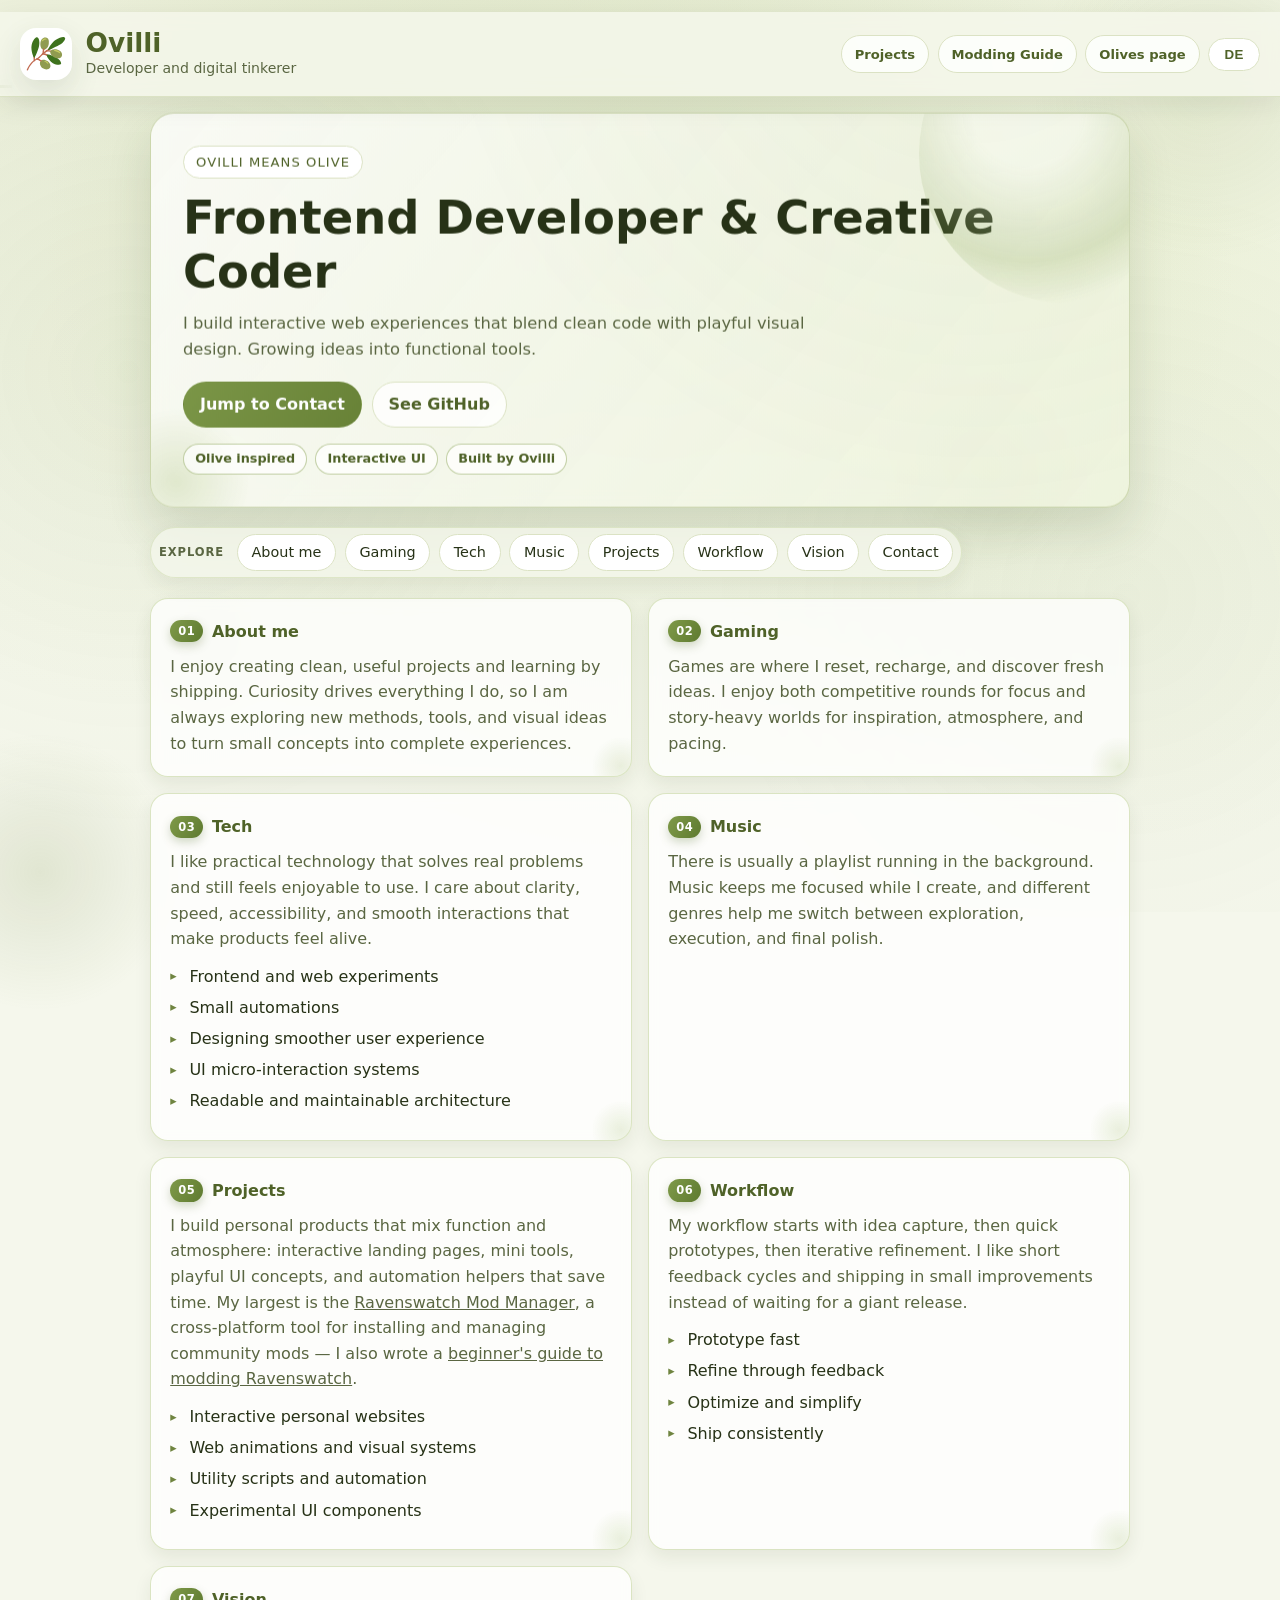
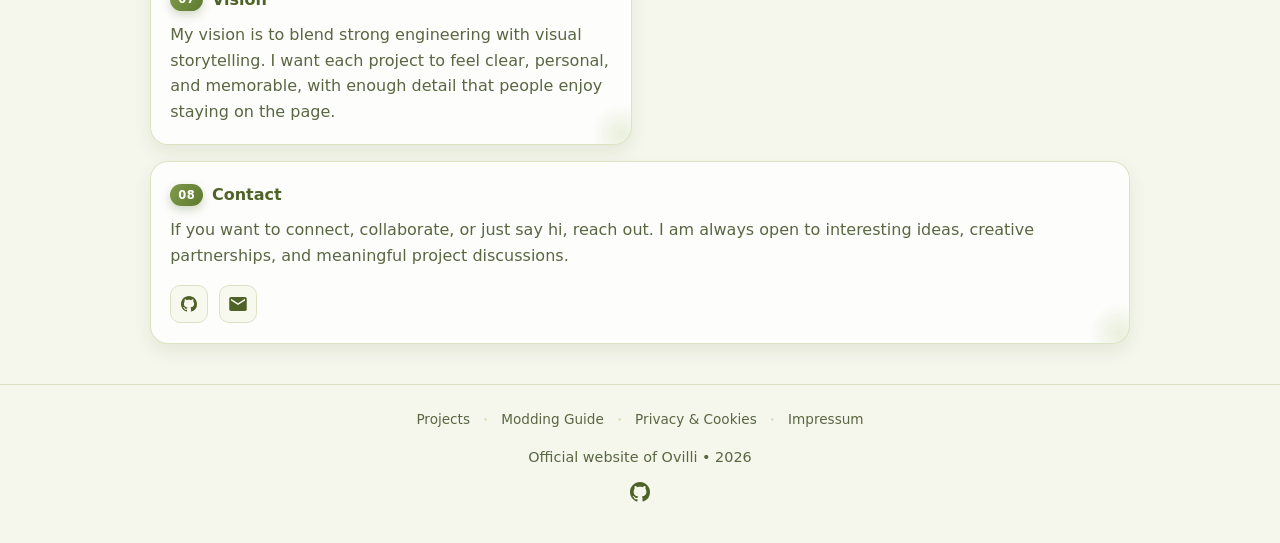
==== commit 2b691017: "content(adsense): deepen content + consistent nav for eligibility Address AdSense eligibility/UX gui" ====
--- a/index.html
+++ b/index.html
@@ -29,6 +29,7 @@
 
         <div class="header-actions">
             <a href="projects.html" class="olive-page-link">Projects</a>
+            <a href="ravenswatch-guide.html" class="olive-page-link">Modding Guide</a>
             <a href="olives.html" class="olive-page-link" id="olive-page-link">Olives page</a>
             <div class="language-btn">
                 <button id="lang-toggle" aria-label="Switch language">DE</button>
@@ -90,7 +91,7 @@
         </section>
         <section class="about-section" id="projects">
             <h4><span class="section-index">05</span>Projects</h4>
-            <p>I build personal products that mix function and atmosphere: interactive landing pages, mini tools, playful UI concepts, and automation helpers that save time. My largest is the <a href="projects.html">Ravenswatch Mod Manager</a>, a cross-platform tool for installing and managing community mods.</p>
+            <p>I build personal products that mix function and atmosphere: interactive landing pages, mini tools, playful UI concepts, and automation helpers that save time. My largest is the <a href="projects.html">Ravenswatch Mod Manager</a>, a cross-platform tool for installing and managing community mods — I also wrote a <a href="ravenswatch-guide.html">beginner's guide to modding Ravenswatch</a>.</p>
             <ul class="topic-list">
                 <li>Interactive personal websites</li>
                 <li>Web animations and visual systems</li>
@@ -135,6 +136,8 @@
     <div class="footer-links">
         <a href="projects.html">Projects</a>
         <span class="footer-separator">•</span>
+        <a href="ravenswatch-guide.html">Modding Guide</a>
+        <span class="footer-separator">•</span>
         <a href="privacy.html">Privacy & Cookies</a>
         <span class="footer-separator">•</span>
         <a href="impressum.html">Impressum</a>
--- a/css/style.css
+++ b/css/style.css
@@ -142,10 +142,6 @@
         radial-gradient(circle at 10% 40%, rgba(128, 159, 69, 0.08), transparent 36%),
         radial-gradient(circle at 88% 65%, rgba(100, 130, 53, 0.06), transparent 33%);
     animation: ambientShift 12s ease-in-out infinite alternate;
-}
-
-body.locked {
-    overflow: hidden;
 }
 
 a {
@@ -493,13 +489,6 @@
     overflow: hidden;
 }
 
-/* Content is visible by default (and to crawlers / no-JS visitors).
-   The scroll fade-in only applies once JS has flagged the document. */
-html.js .about-section {
-    opacity: 0;
-    transform: translateY(12px);
-}
-
 .about-section::after {
     content: "";
     position: absolute;
@@ -718,57 +707,6 @@
     transform: translateY(-3px) scale(1.15);
 }
 
-#gate {
-    position: fixed;
-    inset: 0;
-    z-index: 200;
-    display: flex;
-    align-items: center;
-    justify-content: center;
-    background: rgba(17, 24, 10, 0.84);
-    backdrop-filter: blur(3px);
-    transition: opacity 0.25s ease;
-}
-
-#gate.hidden {
-    opacity: 0;
-    pointer-events: none;
-}
-
-.gate-box {
-    width: min(460px, calc(100% - 2rem));
-    text-align: center;
-    color: #f4f8ea;
-    background: rgba(31, 41, 19, 0.92);
-    border: 1px solid rgba(239, 248, 216, 0.2);
-    border-radius: 16px;
-    padding: 1.4rem;
-    box-shadow: 0 14px 30px rgba(0, 0, 0, 0.38);
-}
-
-.gate-box h2 {
-    margin-bottom: 0.45rem;
-    font-size: 1.2rem;
-}
-
-.gate-box p {
-    font-size: 0.93rem;
-    margin-bottom: 1rem;
-    opacity: 0.9;
-}
-
-#turnstile-box {
-    display: inline-flex;
-    justify-content: center;
-}
-
-.gate-error {
-    margin-top: 0.65rem;
-    font-size: 0.82rem;
-    color: #f4b8a0;
-    opacity: 0.9;
-    min-height: 1.2em;
-}
 
 .error-page {
     display: grid;
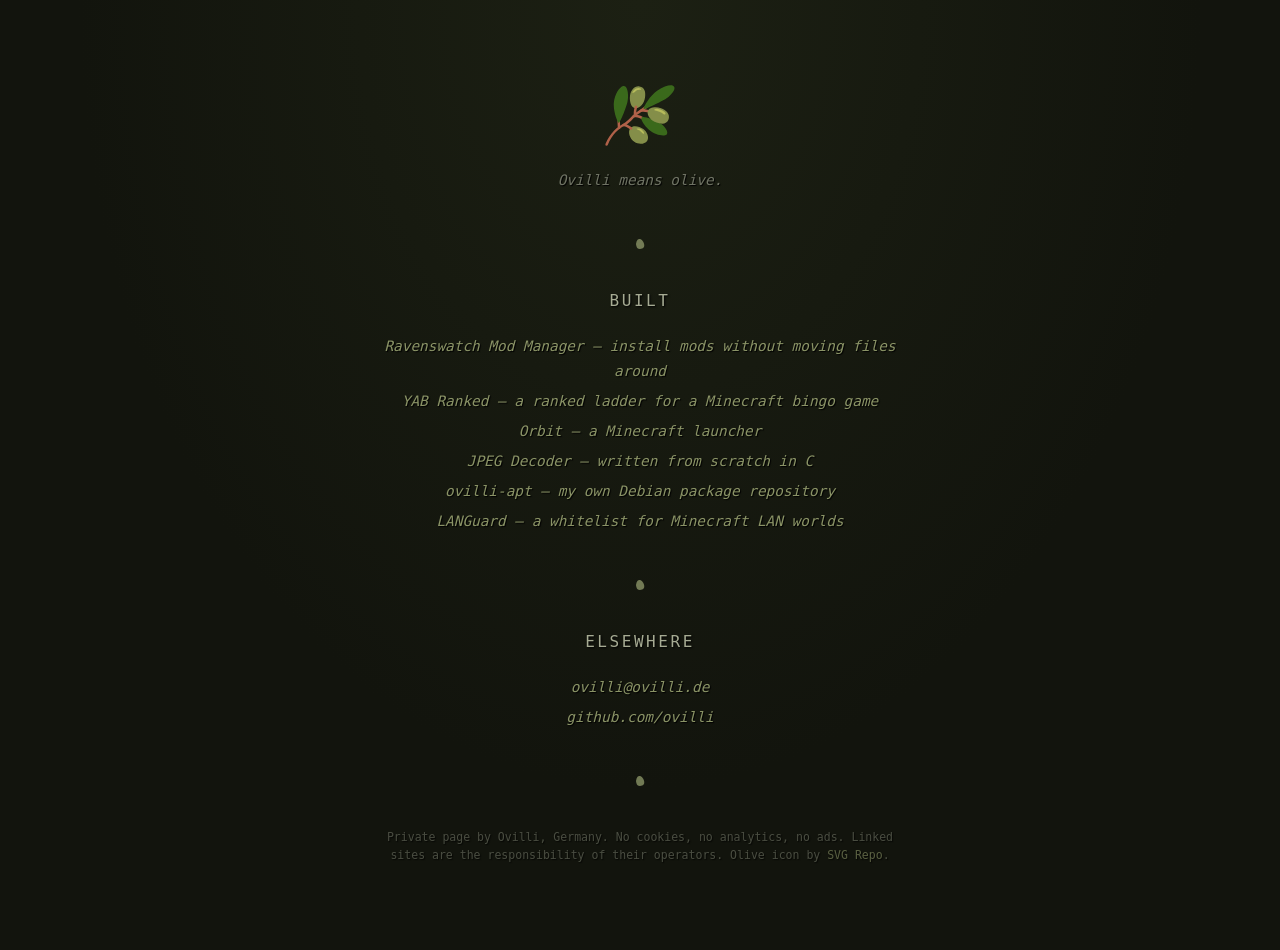
==== commit 7afb1dbf: "(chore update)" ====
--- a/index.html
+++ b/index.html
@@ -3,154 +3,50 @@
 <head>
     <meta charset="UTF-8">
     <meta name="viewport" content="width=device-width, initial-scale=1.0">
-    <title>Ovilli — Frontend Developer &amp; Creative Coder</title>
-    <meta name="description" content="Ovilli – Frontend Developer &amp; Creative Coder building interactive web experiences that blend clean code with playful visual design.">
-    <meta name="google-adsense-account" content="ca-pub-9139637424510522">
+    <title>Ovilli</title>
+    <meta name="description" content="Ovilli — a few things I built.">
+    <link rel="canonical" href="https://ovilli.de/">
     <meta property="og:title" content="Ovilli">
-    <meta property="og:description" content="Frontend Developer &amp; Creative Coder building interactive web experiences.">
+    <meta property="og:description" content="A few things I built.">
     <meta property="og:type" content="website">
     <meta property="og:url" content="https://ovilli.de">
-    <meta name="theme-color" content="#6f8440">
+    <meta property="og:image" content="https://ovilli.de/assets/og.png">
+    <meta name="twitter:card" content="summary_large_image">
+    <meta name="theme-color" content="#12140d">
     <link rel="icon" href="assets/olive-svgrepo-com.svg" type="image/svg+xml">
-
     <link rel="stylesheet" href="css/style.css">
 </head>
 <body>
-<header class="site-header" id="main-header">
-    <div class="header-brand">
-        <div class="olive-icon">
-            <img src="assets/olive-svgrepo-com.svg" alt="" aria-hidden="true">
-        </div>
-        <div>
-            <div class="olive-text">Ovilli</div>
-            <p class="brand-subline" id="brand-subline">Developer and digital tinkerer</p>
-        </div>
-    </div>
 
-        <div class="header-actions">
-            <a href="projects.html" class="olive-page-link">Projects</a>
-            <a href="ravenswatch-guide.html" class="olive-page-link">Modding Guide</a>
-            <a href="olives.html" class="olive-page-link" id="olive-page-link">Olives page</a>
-            <div class="language-btn">
-                <button id="lang-toggle" aria-label="Switch language">DE</button>
-            </div>
-        </div>
-</header>
-<div class="scroll-progress" id="scroll-progress" aria-hidden="true"></div>
+<img class="mark" src="assets/olive-svgrepo-com.svg" alt="Olive" width="72" height="72">
 
-<main>
-    <section class="hero">
-        <p class="hero-eyebrow" id="hero-eyebrow">Ovilli means olive</p>
-        <h1 id="hero-title">Frontend Developer &amp; Creative Coder</h1>
-        <p class="hero-copy" id="hero-copy">I build interactive web experiences that blend clean code with playful visual design. Growing ideas into functional tools.</p>
-        <div class="hero-actions">
-            <a id="hero-cta-primary" class="hero-btn hero-btn-primary" href="#contact">Jump to Contact</a>
-            <a id="hero-cta-secondary" class="hero-btn" href="https://github.com/ovilli" target="_blank" rel="noreferrer">See GitHub</a>
-        </div>
-        <div class="hero-highlights">
-            <span class="hero-chip" id="hero-chip-1">Olive inspired</span>
-            <span class="hero-chip" id="hero-chip-2">Interactive UI</span>
-            <span class="hero-chip" id="hero-chip-3">Built by Ovilli</span>
-        </div>
-    </section>
+<p class="tagline">Ovilli means olive.</p>
 
-    <nav id="about-nav" class="section-nav">
-        <span class="nav-brand-label">Explore</span>
-        <a class="nav-pill" href="#about">About me</a>
-        <a class="nav-pill" href="#gaming">Gaming</a>
-        <a class="nav-pill" href="#tech">Tech</a>
-        <a class="nav-pill" href="#music">Music</a>
-        <a class="nav-pill" href="#projects">Projects</a>
-        <a class="nav-pill" href="#workflow">Workflow</a>
-        <a class="nav-pill" href="#vision">Vision</a>
-        <a class="nav-pill" href="#contact">Contact</a>
-    </nav>
-    <section class="about-content" id="about-content">
-        <section class="about-section" id="about">
-            <h4><span class="section-index">01</span>About me</h4>
-            <p>I enjoy creating clean, useful projects and learning by shipping. Curiosity drives everything I do, so I am always exploring new methods, tools, and visual ideas to turn small concepts into complete experiences.</p>
-        </section>
-        <section class="about-section" id="gaming">
-            <h4><span class="section-index">02</span>Gaming</h4>
-            <p>Games are where I reset, recharge, and discover fresh ideas. I enjoy both competitive rounds for focus and story-heavy worlds for inspiration, atmosphere, and pacing.</p>
-        </section>
-        <section class="about-section" id="tech">
-            <h4><span class="section-index">03</span>Tech</h4>
-            <p>I like practical technology that solves real problems and still feels enjoyable to use. I care about clarity, speed, accessibility, and smooth interactions that make products feel alive.</p>
-            <ul class="topic-list">
-                <li>Frontend and web experiments</li>
-                <li>Small automations</li>
-                <li>Designing smoother user experience</li>
-                <li>UI micro-interaction systems</li>
-                <li>Readable and maintainable architecture</li>
-            </ul>
-        </section>
-        <section class="about-section" id="music">
-            <h4><span class="section-index">04</span>Music</h4>
-            <p>There is usually a playlist running in the background. Music keeps me focused while I create, and different genres help me switch between exploration, execution, and final polish.</p>
-        </section>
-        <section class="about-section" id="projects">
-            <h4><span class="section-index">05</span>Projects</h4>
-            <p>I build personal products that mix function and atmosphere: interactive landing pages, mini tools, playful UI concepts, and automation helpers that save time. My largest is the <a href="projects.html">Ravenswatch Mod Manager</a>, a cross-platform tool for installing and managing community mods — I also wrote a <a href="ravenswatch-guide.html">beginner's guide to modding Ravenswatch</a>.</p>
-            <ul class="topic-list">
-                <li>Interactive personal websites</li>
-                <li>Web animations and visual systems</li>
-                <li>Utility scripts and automation</li>
-                <li>Experimental UI components</li>
-            </ul>
-        </section>
-        <section class="about-section" id="workflow">
-            <h4><span class="section-index">06</span>Workflow</h4>
-            <p>My workflow starts with idea capture, then quick prototypes, then iterative refinement. I like short feedback cycles and shipping in small improvements instead of waiting for a giant release.</p>
-            <ul class="topic-list">
-                <li>Prototype fast</li>
-                <li>Refine through feedback</li>
-                <li>Optimize and simplify</li>
-                <li>Ship consistently</li>
-            </ul>
-        </section>
-        <section class="about-section" id="vision">
-            <h4><span class="section-index">07</span>Vision</h4>
-            <p>My vision is to blend strong engineering with visual storytelling. I want each project to feel clear, personal, and memorable, with enough detail that people enjoy staying on the page.</p>
-        </section>
-        <section class="about-section" id="contact">
-            <h4><span class="section-index">08</span>Contact</h4>
-            <p>If you want to connect, collaborate, or just say hi, reach out. I am always open to interesting ideas, creative partnerships, and meaningful project discussions.</p>
-            <div class="socials">
-                <a href="https://github.com/ovilli" target="_blank" rel="noreferrer" class="social-icon" aria-label="GitHub">
-                    <svg xmlns="http://www.w3.org/2000/svg" viewBox="0 0 16 16" width="16" height="16" fill="currentColor" aria-hidden="true"><path d="M8 0C3.58 0 0 3.58 0 8c0 3.54 2.29 6.53 5.47 7.59.4.07.55-.17.55-.38 0-.19-.01-.82-.01-1.49-2.01.37-2.53-.49-2.69-.94-.09-.23-.48-.94-.82-1.13-.28-.15-.68-.52-.01-.53.63-.01 1.08.58 1.23.82.72 1.21 1.87.87 2.33.66.07-.52.28-.87.51-1.07-1.78-.2-3.64-.89-3.64-3.95 0-.87.31-1.59.82-2.15-.08-.2-.36-1.02.08-2.12 0 0 .67-.21 2.2.82.64-.18 1.32-.27 2-.27.68 0 1.36.09 2 .27 1.53-1.04 2.2-.82 2.2-.82.44 1.1.16 1.92.08 2.12.51.56.82 1.27.82 2.15 0 3.07-1.87 3.75-3.65 3.95.29.25.54.73.54 1.48 0 1.07-.01 1.93-.01 2.2 0 .21.15.46.55.38A8.013 8.013 0 0016 8c0-4.42-3.58-8-8-8z"/></svg>
-                </a>
-                <a href="mailto:ovilli@ovilli.de" class="social-icon" aria-label="Email">
-                    <svg xmlns="http://www.w3.org/2000/svg" viewBox="0 0 20 16" width="18" height="14" fill="currentColor" aria-hidden="true"><path d="M18 0H2C.9 0 0 .9 0 2v12c0 1.1.9 2 2 2h16c1.1 0 2-.9 2-2V2c0-1.1-.9-2-2-2zm0 4l-8 5-8-5V2l8 5 8-5v2z"/></svg>
-                </a>
-            </div>
-        </section>
-    </section>
-</main>
+<hr>
 
-<button id="back-to-top" class="back-to-top" aria-label="Back to top">
-    <svg xmlns="http://www.w3.org/2000/svg" viewBox="0 0 24 24" width="18" height="18" fill="none" stroke="currentColor" stroke-width="2.5" stroke-linecap="round" stroke-linejoin="round" aria-hidden="true"><polyline points="18 15 12 9 6 15"/></svg>
-</button>
+<h1>Built</h1>
+<p><a href="https://rsmm.me">Ravenswatch Mod Manager &ndash; install mods without moving files around</a></p>
+<p><a href="https://github.com/ovilli/yabranked">YAB Ranked &ndash; a ranked ladder for a Minecraft bingo game</a></p>
+<p><a href="https://ovilli.github.io/Orbit/">Orbit &ndash; a Minecraft launcher</a></p>
+<p><a href="https://github.com/ovilli/DecoderJpeg">JPEG Decoder &ndash; written from scratch in C</a></p>
+<p><a href="https://github.com/ovilli/ovilli-apt">ovilli-apt &ndash; my own Debian package repository</a></p>
+<p><a href="https://github.com/ovilli/LANGuard">LANGuard &ndash; a whitelist for Minecraft LAN worlds</a></p>
 
-<footer class="olive-footer">
-    <div class="footer-links">
-        <a href="projects.html">Projects</a>
-        <span class="footer-separator">•</span>
-        <a href="ravenswatch-guide.html">Modding Guide</a>
-        <span class="footer-separator">•</span>
-        <a href="privacy.html">Privacy & Cookies</a>
-        <span class="footer-separator">•</span>
-        <a href="impressum.html">Impressum</a>
-    </div>
-    <div class="footer-text" id="footer-text">Official Website of Ovilli</div>
-    <a href="https://github.com/ovilli" target="_blank" rel="noreferrer" class="footer-icon" aria-label="GitHub">
-        <svg xmlns="http://www.w3.org/2000/svg" viewBox="0 0 16 16" width="20" height="20" fill="currentColor" aria-hidden="true"><path d="M8 0C3.58 0 0 3.58 0 8c0 3.54 2.29 6.53 5.47 7.59.4.07.55-.17.55-.38 0-.19-.01-.82-.01-1.49-2.01.37-2.53-.49-2.69-.94-.09-.23-.48-.94-.82-1.13-.28-.15-.68-.52-.01-.53.63-.01 1.08.58 1.23.82.72 1.21 1.87.87 2.33.66.07-.52.28-.87.51-1.07-1.78-.2-3.64-.89-3.64-3.95 0-.87.31-1.59.82-2.15-.08-.2-.36-1.02.08-2.12 0 0 .67-.21 2.2.82.64-.18 1.32-.27 2-.27.68 0 1.36.09 2 .27 1.53-1.04 2.2-.82 2.2-.82.44 1.1.16 1.92.08 2.12.51.56.82 1.27.82 2.15 0 3.07-1.87 3.75-3.65 3.95.29.25.54.73.54 1.48 0 1.07-.01 1.93-.01 2.2 0 .21.15.46.55.38A8.013 8.013 0 0016 8c0-4.42-3.58-8-8-8z"/></svg>
-    </a>
-</footer>
+<hr>
 
-    <div class="bg-bubble bg-bubble-1"></div>
-    <div class="bg-bubble bg-bubble-2"></div>
-    <div class="bg-bubble bg-bubble-3"></div>
-    <script src="js/index.js"></script>
+<h1>Elsewhere</h1>
+<p><a href="mailto:ovilli@ovilli.de">ovilli@ovilli.de</a></p>
+<p><a href="https://github.com/ovilli">github.com/ovilli</a></p>
+
+<hr>
+
+<!-- Purely private page: no ads, nothing on offer, so no postal address required.
+     If anything commercial is ever added, a full German Impressum has to go here. -->
+<p class="fineprint">
+    Private page by Ovilli, Germany. No cookies, no analytics, no ads.
+    Linked sites are the responsibility of their operators.
+    Olive icon by <a href="https://www.svgrepo.com">SVG Repo</a>.
+</p>
+
 </body>
 </html>
--- a/css/style.css
+++ b/css/style.css
@@ -1,966 +1,100 @@
+/* Ovilli — one page, centered, monospace, dark.
+   System mono only, no webfonts: a .de site pulling Google Fonts is a GDPR problem. */
+
 :root {
-    --bg-color: #f5f7ec;
-    --bg-accent: #e6ebd1;
-    --surface: #ffffff;
-    --surface-soft: #f7f9ef;
-    --primary-olive: #6f8440;
-    --primary-olive-dark: #4f6228;
-    --text-main: #273217;
-    --text-muted: #5a6642;
-    --line: #dbe2c4;
-    --shadow: 0 12px 30px rgba(43, 59, 23, 0.12);
-    --hero-shadow: 0 22px 45px rgba(53, 73, 27, 0.14);
+    --bg: #12140d;
+    --dim: #6f7364;
+    --head: #a6ab93;
+    --link: #8a9366;
+    --link-hover: #d9e2b3;
+    --mono: ui-monospace, SFMono-Regular, "SF Mono", Menlo, Consolas, "DejaVu Sans Mono", monospace;
 }
 
-* {
+body {
     margin: 0;
-    padding: 0;
-    box-sizing: border-box;
+    padding: 0 1.25rem 5rem;
+    background: var(--bg);
+    background-image: radial-gradient(ellipse at 50% 0%, #1c2013 0%, #12140d 62%);
+    background-attachment: fixed;
+    color: var(--dim);
+    font-family: var(--mono);
+    font-size: 0.9rem;
+    line-height: 1.7;
+    text-align: center;
+}
+
+.mark {
+    display: block;
+    margin: 5rem auto 1rem;
+    opacity: 0.9;
+}
+
+.tagline {
+    font-style: italic;
+}
+
+h1 {
+    margin: 2.25rem 0 1.25rem;
+    color: var(--head);
+    font-size: 1rem;
+    font-weight: normal;
+    letter-spacing: 0.16em;
+    text-transform: uppercase;
+    text-shadow: 1px 1px 2px #000;
+}
+
+p {
+    max-width: 34rem;
+    margin: 0.35rem auto;
+    font-style: italic;
+    text-shadow: 1px 1px 1px #000;
+}
+
+a {
+    color: var(--link);
+    text-decoration: none;
+    transition: color 0.5s;
+}
+
+a:hover,
+a:focus-visible {
+    color: var(--link-hover);
+    transition: color 0.2s;
 }
 
 :focus-visible {
-    outline: 2px solid var(--primary-olive);
-    outline-offset: 3px;
-    border-radius: 4px;
+    outline: 1px solid var(--link);
+    outline-offset: 4px;
 }
 
-.nav-pill:focus-visible,
-.hero-btn:focus-visible,
-.olive-page-link:focus-visible,
-.language-btn button:focus-visible,
-.back-to-top:focus-visible,
-.social-icon:focus-visible,
-.footer-icon:focus-visible {
-    border-radius: 999px;
+/* Their § becomes our olive — same idea, our own mark. */
+hr {
+    border: 0;
+    margin: 2.75rem 0 0;
+    line-height: 1;
 }
 
-html {
-    scroll-behavior: smooth;
-    scrollbar-width: auto;
-    scrollbar-color: var(--primary-olive) var(--bg-color);
-    scroll-padding-top: 100px;
-    scroll-snap-type: y proximity;
+hr::after {
+    content: "";
+    display: inline-block;
+    width: 0.5rem;
+    height: 0.62rem;
+    border-radius: 50% 50% 48% 52% / 60% 60% 40% 40%;
+    background: var(--link);
+    transform: rotate(-12deg);
+    opacity: 0.8;
 }
 
-/* Chrome, Edge, and Safari */
-::-webkit-scrollbar {
-    width: 12px;
-}
-
-::-webkit-scrollbar-track {
-    background: var(--bg-color);
-}
-
-::-webkit-scrollbar-thumb {
-    background-color: var(--primary-olive);
-    border-radius: 20px;
-    border: 3px solid var(--bg-color);
-}
-
-::-webkit-scrollbar-thumb:hover {
-    background-color: var(--primary-olive-dark);
-}
-
-body {
-    min-height: 100vh;
-    font-family: system-ui, -apple-system, BlinkMacSystemFont, "Segoe UI", Roboto, sans-serif;
-    color: var(--text-main);
-    background:
-        radial-gradient(circle at 50% 12%, rgba(156, 181, 102, 0.22), transparent 30%),
-        radial-gradient(circle at 20% -10%, var(--bg-accent), transparent 36%),
-        radial-gradient(circle at 90% 10%, #edf2db, transparent 28%),
-        var(--bg-color);
+.fineprint {
+    margin-top: 2.5rem;
+    font-size: 0.72rem;
+    font-style: normal;
     line-height: 1.6;
-    overscroll-behavior-y: contain;
-}
-
-@keyframes floatBubble {
-    0%, 100% { transform: translate(0, 0); }
-    33% { transform: translate(15px, -20px); }
-    66% { transform: translate(-10px, 15px); }
-}
-
-body::after {
-    content: "";
-    position: fixed;
-    width: 280px;
-    height: 280px;
-    bottom: -100px;
-    left: -100px;
-    border-radius: 50%;
-    background: radial-gradient(circle, rgba(111, 132, 64, 0.15), transparent 70%);
-    pointer-events: none;
-    z-index: -1;
-    animation: floatBubble 10s ease-in-out infinite alternate;
-}
-
-.bg-bubble {
-    position: fixed;
-    border-radius: 50%;
-    background: radial-gradient(circle, rgba(111, 132, 64, 0.1), transparent 70%);
-    pointer-events: none;
-    z-index: -1;
-    animation: floatBubble 15s ease-in-out infinite alternate;
-}
-
-.bg-bubble-1 {
-    width: 350px;
-    height: 350px;
-    top: -100px;
-    right: -100px;
-    animation-duration: 18s;
-    animation-delay: -2s;
-}
-
-.bg-bubble-2 {
-    width: 200px;
-    height: 200px;
-    top: 40%;
-    right: 15%;
-    animation-duration: 12s;
-    animation-delay: -5s;
     opacity: 0.6;
 }
 
-.bg-bubble-3 {
-    width: 150px;
-    height: 150px;
-    bottom: 20%;
-    left: 10%;
-    animation-duration: 14s;
-    animation-delay: -8s;
-    opacity: 0.5;
-}
-
-body::before {
-    content: "";
-    position: fixed;
-    inset: 0;
-    pointer-events: none;
-    z-index: 0;
-    background:
-        radial-gradient(circle at 10% 40%, rgba(128, 159, 69, 0.08), transparent 36%),
-        radial-gradient(circle at 88% 65%, rgba(100, 130, 53, 0.06), transparent 33%);
-    animation: ambientShift 12s ease-in-out infinite alternate;
-}
-
-a {
-    color: inherit;
-}
-
-.site-header {
-    position: sticky;
-    top: 0;
-    z-index: 30;
-    display: flex;
-    justify-content: space-between;
-    align-items: center;
-    gap: 1rem;
-    padding: 1rem 1.25rem;
-    backdrop-filter: blur(8px);
-    background: rgba(245, 247, 236, 0.85);
-    border-bottom: 1px solid transparent;
-    transition: box-shadow 0.25s ease, border-color 0.25s ease, background 0.25s ease, transform 0.3s ease;
-    user-select: none;
-}
-
-.site-header.hidden {
-    transform: translateY(-100%);
-}
-
-.site-header.scrolled {
-    border-color: var(--line);
-    box-shadow: 0 8px 24px rgba(34, 43, 20, 0.08);
-}
-
-.scroll-progress {
-    position: sticky;
-    top: 0;
-    z-index: 29;
-    height: 3px;
-    width: 0;
-    background: linear-gradient(90deg, #7f9a49, #5e7a30);
-    box-shadow: 0 0 10px rgba(106, 131, 58, 0.4);
-}
-
-.header-brand {
-    display: flex;
-    align-items: center;
-    gap: 0.85rem;
-}
-
-.olive-icon {
-    width: 52px;
-    height: 52px;
-    border-radius: 16px;
-    background: var(--surface);
-    box-shadow: var(--shadow);
-    padding: 0.35rem;
-    transition: transform 0.3s cubic-bezier(0.175, 0.885, 0.32, 1.275);
-}
-
-.olive-icon:hover {
-    transform: rotate(15deg) scale(1.1);
-}
-
-.olive-icon img {
-    width: 100%;
-    height: 100%;
-    display: block;
-}
-
-.olive-text {
-    font-size: 1.65rem;
-    font-weight: 800;
-    line-height: 1.1;
-    color: var(--primary-olive-dark);
-}
-
-.brand-subline {
-    color: var(--text-muted);
-    font-size: 0.88rem;
-}
-
-.header-actions {
-    display: flex;
-    align-items: center;
-    gap: 0.55rem;
-}
-
-.olive-page-link {
-    text-decoration: none;
-    border: 1px solid var(--line);
-    border-radius: 999px;
-    padding: 0.45rem 0.8rem;
-    font-size: 0.82rem;
-    font-weight: 700;
-    color: var(--primary-olive-dark);
-    background: rgba(255, 255, 255, 0.75);
-    transition: background 0.2s ease, transform 0.15s ease, box-shadow 0.2s ease;
-}
-
-.olive-page-link:hover {
-    background: var(--surface);
-    transform: translateY(-2px);
-    box-shadow: 0 4px 12px rgba(67, 82, 40, 0.12);
-}
-
-.language-btn button {
-    border: 1px solid var(--line);
-    border-radius: 999px;
-    padding: 0.5rem 0.95rem;
-    font-weight: 700;
-    letter-spacing: 0.03em;
-    color: var(--primary-olive-dark);
-    background: var(--surface);
-    cursor: pointer;
-    transition: transform 0.15s ease, background 0.2s ease;
-}
-
-.language-btn button:hover {
-    background: var(--surface-soft);
-}
-
-.language-btn button:active {
-    transform: translateY(1px);
-}
-
-main {
-    width: min(980px, calc(100% - 2rem));
-    margin: 1.5rem auto 0;
-    position: relative;
-    z-index: 2;
-}
-
-.hero {
-    scroll-snap-align: start;
-    padding: 2rem;
-    margin-bottom: 1rem;
-    border-radius: 24px;
-    background:
-        linear-gradient(130deg, rgba(255, 255, 255, 0.78), rgba(240, 245, 223, 0.74)),
-        radial-gradient(circle at 84% -40%, rgba(129, 157, 76, 0.28), transparent 55%);
-    border: 1px solid rgba(180, 195, 141, 0.6);
-    box-shadow: var(--hero-shadow);
-    position: relative;
-    overflow: hidden;
-    backdrop-filter: blur(8px);
-    transition: transform 0.25s ease;
-}
-
-.hero::after {
-    content: "";
-    position: absolute;
-    right: -90px;
-    top: -110px;
-    width: 300px;
-    height: 300px;
-    border-radius: 50%;
-    background:
-        radial-gradient(circle at 36% 36%, rgba(255, 255, 255, 0.55) 0 20%, rgba(126, 155, 74, 0.34) 55%, rgba(126, 155, 74, 0) 72%);
-    opacity: 0.6;
-    pointer-events: none;
-    animation: floatBubble 8s ease-in-out infinite alternate-reverse;
-}
-
-.hero::before {
-    content: "";
-    position: absolute;
-    left: -50px;
-    bottom: -50px;
-    width: 150px;
-    height: 150px;
-    border-radius: 50%;
-    background: radial-gradient(circle, rgba(156, 181, 102, 0.25), transparent 70%);
-    pointer-events: none;
-    animation: floatBubble 10s ease-in-out infinite alternate;
-}
-
-.hero-eyebrow {
-    display: inline-flex;
-    align-items: center;
-    gap: 0.4rem;
-    background: var(--surface);
-    border: 1px solid var(--line);
-    color: var(--primary-olive-dark);
-    padding: 0.3rem 0.75rem;
-    border-radius: 999px;
-    font-size: 0.82rem;
-    text-transform: uppercase;
-    letter-spacing: 0.08em;
-    margin-bottom: 0.85rem;
-}
-
-.hero h1 {
-    font-size: clamp(1.8rem, 4vw, 2.9rem);
-    line-height: 1.15;
-    margin-bottom: 0.75rem;
-}
-
-.hero-copy {
-    max-width: 64ch;
-    color: var(--text-muted);
-    font-size: 1.02rem;
-}
-
-.hero-actions {
-    display: flex;
-    flex-wrap: wrap;
-    gap: 0.6rem;
-    margin-top: 1.2rem;
-}
-
-.hero-btn {
-    display: inline-flex;
-    align-items: center;
-    justify-content: center;
-    text-decoration: none;
-    border-radius: 999px;
-    border: 1px solid var(--line);
-    padding: 0.56rem 1rem;
-    font-weight: 700;
-    color: var(--primary-olive-dark);
-    background: rgba(255, 255, 255, 0.76);
-    transition: transform 0.2s cubic-bezier(0.175, 0.885, 0.32, 1.275), background 0.2s ease, box-shadow 0.2s ease;
-}
-
-.hero-btn:hover {
-    transform: translateY(-3px);
-    background: var(--surface);
-    box-shadow: 0 5px 15px rgba(0,0,0,0.1);
-}
-
-.hero-btn-primary {
-    background: linear-gradient(120deg, #7b9647, #688237);
-    color: #fff;
-    border-color: transparent;
-}
-
-.hero-btn-primary:hover {
-    background: linear-gradient(120deg, #6f8841, #59722e);
-}
-
-.hero-highlights {
-    margin-top: 1rem;
-    display: flex;
-    flex-wrap: wrap;
-    gap: 0.5rem;
-}
-
-.hero-chip {
-    display: inline-flex;
-    align-items: center;
-    border-radius: 999px;
-    border: 1px solid rgba(154, 175, 107, 0.6);
-    background: rgba(255, 255, 255, 0.72);
-    color: var(--primary-olive-dark);
-    font-size: 0.8rem;
-    font-weight: 600;
-    padding: 0.28rem 0.7rem;
-    transition: background 0.2s ease, transform 0.15s ease;
-}
-
-.hero-chip:hover {
-    background: rgba(255, 255, 255, 0.92);
-    transform: translateY(-1px);
-}
-
-.section-nav {
-    display: flex;
-    flex-wrap: wrap;
-    gap: 0.55rem;
-    margin: 1.25rem 0;
-    position: sticky;
-    top: 5rem;
-    z-index: 18;
-    background: rgba(245, 247, 236, 0.75);
-    border: 1px solid rgba(196, 211, 159, 0.45);
-    backdrop-filter: blur(10px);
-    border-radius: 999px;
-    padding: 0.35rem 0.5rem;
-    width: fit-content;
-    box-shadow: 0 8px 20px rgba(67, 82, 40, 0.08);
-    transition: top 0.3s ease;
-    user-select: none;
-}
-
-.section-nav.header-hidden {
-    top: 0.75rem;
-}
-
-.nav-brand-label {
-    display: inline-flex;
-    align-items: center;
-    font-size: 0.72rem;
-    font-weight: 700;
-    text-transform: uppercase;
-    letter-spacing: 0.08em;
-    color: var(--text-muted);
-    margin-right: 0.25rem;
-}
-
-.nav-pill {
-    display: inline-flex;
-    align-items: center;
-    text-decoration: none;
-    border: 1px solid var(--line);
-    background: var(--surface);
-    color: var(--text-main);
-    border-radius: 999px;
-    padding: 0.38rem 0.85rem;
-    font-size: 0.9rem;
-    transition: background 0.2s ease, color 0.2s ease, transform 0.2s cubic-bezier(0.175, 0.885, 0.32, 1.275);
-}
-
-.nav-pill:hover {
-    transform: translateY(-2px);
-    background: var(--surface-soft);
-}
-
-.nav-pill.active {
-    background: var(--primary-olive);
-    border-color: var(--primary-olive);
-    color: #fff;
-}
-
-.about-content {
-    display: grid;
-    gap: 1rem;
-    margin-bottom: 2.5rem;
-    grid-template-columns: repeat(2, minmax(0, 1fr));
-    align-items: stretch;
-}
-
-.about-section:last-child {
-    grid-column: 1 / -1;
-}
-
-.about-section {
-    scroll-snap-align: start;
-    border: 1px solid rgba(214, 225, 188, 0.9);
-    border-radius: 18px;
-    background: rgba(255, 255, 255, 0.76);
-    padding: 1.25rem 1.2rem;
-    box-shadow: 0 8px 18px rgba(36, 49, 18, 0.08);
-    transition: opacity 0.3s ease, transform 0.3s ease, box-shadow 0.3s ease;
-    backdrop-filter: blur(6px);
-    transition-delay: var(--reveal-delay, 0ms);
-    position: relative;
-    overflow: hidden;
-}
-
-.about-section::after {
-    content: "";
-    position: absolute;
-    bottom: -20px;
-    right: -20px;
-    width: 60px;
-    height: 60px;
-    border-radius: 50%;
-    background: radial-gradient(circle, rgba(156, 181, 102, 0.2), transparent 70%);
-    pointer-events: none;
-    transition: transform 0.5s ease;
-}
-
-.about-section:hover::after {
-    transform: scale(2);
-}
-
-.about-section.visible {
-    opacity: 1;
-    transform: translateY(0);
-}
-
-.about-section.visible:hover {
-    transform: translateY(-3px);
-    box-shadow: 0 14px 24px rgba(36, 49, 18, 0.12);
-}
-
-.about-section::before {
-    content: "";
-    position: absolute;
-    top: 0;
-    left: 0;
-    width: 100%;
-    height: 3px;
-    background: linear-gradient(90deg, rgba(126, 156, 73, 0), rgba(126, 156, 73, 0.8), rgba(126, 156, 73, 0));
-    opacity: 0;
-    transition: opacity 0.25s ease;
-}
-
-.about-section:hover::before {
-    opacity: 1;
-}
-
-.about-section h4 {
-    margin-bottom: 0.6rem;
-    color: var(--primary-olive-dark);
-    font-size: 1rem;
-    display: flex;
-    align-items: center;
-    gap: 0.55rem;
-}
-
-.section-index {
-    display: inline-flex;
-    align-items: center;
-    justify-content: center;
-    min-width: 2rem;
-    padding: 0.12rem 0.5rem;
-    border-radius: 999px;
-    font-size: 0.72rem;
-    letter-spacing: 0.04em;
-    color: #fff;
-    background: linear-gradient(120deg, #7f9a49, #5e7a30);
-    box-shadow: 0 4px 10px rgba(76, 99, 34, 0.25);
-}
-
-.about-section p {
-    color: var(--text-muted);
-}
-
-.topic-list {
-    margin-top: 0.75rem;
-    padding-left: 0;
-    list-style: none;
-    color: var(--text-main);
-}
-
-.topic-list li {
-    margin-bottom: 0.35rem;
-    padding-left: 1.2rem;
-    position: relative;
-}
-
-.topic-list li::before {
-    content: "▸";
-    position: absolute;
-    left: 0;
-    color: var(--primary-olive);
-    font-size: 0.8em;
-    top: 0.2em;
-}
-
-.socials {
-    margin-top: 1rem;
-    display: flex;
-    gap: 0.7rem;
-}
-
-.social-icon {
-    width: 38px;
-    height: 38px;
-    border-radius: 10px;
-    display: inline-flex;
-    align-items: center;
-    justify-content: center;
-    text-decoration: none;
-    background: var(--surface-soft);
-    border: 1px solid var(--line);
-    color: var(--primary-olive-dark);
-    transition: transform 0.15s ease, background 0.2s ease;
-}
-
-.social-icon:hover {
-    transform: translateY(-2px);
-    background: #eef4d7;
-}
-
-.olive-footer {
-    border-top: 1px solid var(--line);
-    padding: 1.5rem 1rem 2rem;
-    color: var(--text-muted);
-    display: flex;
-    flex-direction: column;
-    justify-content: center;
-    align-items: center;
-    gap: 0.75rem;
-    position: relative;
-    z-index: 2;
-    backdrop-filter: blur(4px);
-    background: rgba(245, 247, 236, 0.62);
-    text-align: center;
-}
-
-.footer-links {
-    display: flex;
-    gap: 0.8rem;
-    align-items: center;
-    font-size: 0.85rem;
-    margin-bottom: 0.2rem;
-}
-
-.footer-links a {
-    color: var(--text-muted);
-    text-decoration: none;
-    transition: color 0.2s ease;
-}
-
-.footer-links a:hover {
-    color: var(--primary-olive-dark);
-}
-
-.footer-separator {
-    color: var(--line);
-    font-size: 0.6rem;
-}
-
-.footer-text {
-    font-size: 0.9rem;
-}
-
-.back-to-top {
-    position: fixed;
-    right: 1.5rem;
-    bottom: 1.5rem;
-    width: 54px;
-    height: 54px;
-    border-radius: 50%;
-    border: 1px solid rgba(143, 166, 95, 0.6);
-    background: linear-gradient(145deg, rgba(255, 255, 255, 0.88), rgba(233, 241, 209, 0.9));
-    color: var(--primary-olive-dark);
-    display: inline-flex;
-    align-items: center;
-    justify-content: center;
-    box-shadow: 0 12px 22px rgba(51, 69, 25, 0.2);
-    cursor: pointer;
-    z-index: 25;
-    opacity: 0;
-    transform: translateY(14px);
-    pointer-events: none;
-    transition: opacity 0.25s ease, transform 0.3s cubic-bezier(0.175, 0.885, 0.32, 1.275), background 0.2s ease;
-}
-
-.back-to-top:hover {
-    background: linear-gradient(145deg, rgba(255, 255, 255, 0.98), rgba(240, 248, 221, 0.98));
-    transform: translateY(-5px) scale(1.1);
-}
-
-.back-to-top.is-visible {
-    opacity: 1;
-    transform: translateY(0);
-    pointer-events: auto;
-}
-
-.back-to-top.is-visible:hover {
-    transform: translateY(-5px) scale(1.1);
-    background: linear-gradient(145deg, rgba(255, 255, 255, 0.98), rgba(240, 248, 221, 0.98));
-}
-
-@media (max-width: 760px) {
-    .back-to-top {
-        right: 1rem;
-        bottom: 1rem;
-        width: 44px;
-        height: 44px;
+@media (prefers-reduced-motion: reduce) {
+    a {
+        transition: none;
     }
 }
-
-.footer-icon {
-    color: var(--primary-olive-dark);
-    font-size: 1.2rem;
-    transition: color 0.2s ease, transform 0.2s cubic-bezier(0.175, 0.885, 0.32, 1.275);
-}
-
-.footer-icon:hover {
-    color: var(--primary-olive);
-    transform: translateY(-3px) scale(1.15);
-}
-
-
-.error-page {
-    display: grid;
-    place-items: center;
-}
-
-.error-card {
-    width: min(520px, calc(100% - 2rem));
-    background: var(--surface);
-    border: 1px solid var(--line);
-    border-radius: 18px;
-    padding: 1.8rem;
-    margin: 4rem auto;
-    text-align: center;
-    box-shadow: var(--shadow);
-}
-
-.error-card h1 {
-    font-size: 2rem;
-    color: var(--primary-olive-dark);
-    margin-bottom: 0.45rem;
-}
-
-.error-card p {
-    color: var(--text-muted);
-    margin-bottom: 1.2rem;
-}
-
-.home-link {
-    display: inline-flex;
-    align-items: center;
-    justify-content: center;
-    text-decoration: none;
-    border-radius: 999px;
-    border: 1px solid var(--line);
-    padding: 0.55rem 1rem;
-    background: var(--surface-soft);
-    font-weight: 600;
-    color: var(--primary-olive-dark);
-}
-
-.olive-article-page {
-    min-height: 100vh;
-}
-
-.olive-article-main {
-    width: min(980px, calc(100% - 2rem));
-    margin: 1.5rem auto 2.2rem;
-    position: relative;
-    z-index: 2;
-}
-
-.olive-article {
-    border: 1px solid rgba(184, 198, 148, 0.72);
-    background: rgba(255, 255, 255, 0.78);
-    border-radius: 22px;
-    padding: 1.5rem;
-    backdrop-filter: blur(7px);
-    position: relative;
-    overflow: hidden;
-}
-
-.olive-article::before {
-    content: "";
-    position: absolute;
-    top: -50px;
-    left: -50px;
-    width: 120px;
-    height: 120px;
-    border-radius: 50%;
-    background: radial-gradient(circle, rgba(156, 181, 102, 0.15), transparent 70%);
-    pointer-events: none;
-    animation: floatBubble 10s ease-in-out infinite alternate;
-}
-
-.olive-article h1 {
-    font-size: clamp(1.8rem, 3.8vw, 2.6rem);
-    color: var(--primary-olive-dark);
-    margin-bottom: 0.45rem;
-}
-
-.olive-article-intro {
-    color: var(--text-muted);
-    margin-bottom: 0.95rem;
-}
-
-.olive-fact-grid {
-    display: grid;
-    grid-template-columns: repeat(2, minmax(0, 1fr));
-    gap: 0.8rem;
-}
-
-.olive-fact {
-    border: 1px solid rgba(201, 215, 166, 0.75);
-    border-radius: 14px;
-    background: rgba(250, 253, 243, 0.8);
-    padding: 1rem;
-    transition: transform 0.3s cubic-bezier(0.175, 0.885, 0.32, 1.275), box-shadow 0.3s ease;
-    backdrop-filter: blur(5px);
-}
-
-.olive-fact:hover {
-    transform: translateY(-5px);
-    box-shadow: 0 8px 20px rgba(0,0,0,0.05);
-}
-
-.olive-fact h2 {
-    font-size: 1rem;
-    color: var(--primary-olive-dark);
-    margin-bottom: 0.35rem;
-}
-
-.olive-fact p {
-    color: var(--text-muted);
-}
-
-@keyframes ambientShift {
-    0% {
-        transform: translate3d(0, 0, 0);
-    }
-    100% {
-        transform: translate3d(0, -1.2%, 0);
-    }
-}
-
-@keyframes heroFadeUp {
-    from { opacity: 0; transform: translateY(14px); }
-    to   { opacity: 1; transform: translateY(0); }
-}
-
-.hero--ready > .hero-eyebrow  { animation: heroFadeUp 0.45s ease both 0.05s; }
-.hero--ready > h1              { animation: heroFadeUp 0.45s ease both 0.15s; }
-.hero--ready > .hero-copy      { animation: heroFadeUp 0.45s ease both 0.25s; }
-.hero--ready > .hero-actions   { animation: heroFadeUp 0.45s ease both 0.35s; }
-.hero--ready > .hero-highlights { animation: heroFadeUp 0.45s ease both 0.45s; }
-
-@media (prefers-reduced-motion: reduce) {
-    body::before {
-        animation: none;
-    }
-
-    .hero--ready > .hero-eyebrow,
-    .hero--ready > h1,
-    .hero--ready > .hero-copy,
-    .hero--ready > .hero-actions,
-    .hero--ready > .hero-highlights {
-        animation: none;
-    }
-}
-
-@media (max-width: 760px) {
-    html {
-        scroll-padding-top: 50px;
-    }
-
-    .site-header {
-        padding: 0.75rem 1rem;
-        position: relative;
-    }
-
-    .header-brand {
-        gap: 0.6rem;
-    }
-
-    .olive-icon {
-        width: 42px;
-        height: 42px;
-        border-radius: 12px;
-    }
-
-    .header-actions {
-        gap: 0.4rem;
-    }
-
-    .olive-text {
-        font-size: 1.25rem;
-    }
-
-    .brand-subline {
-        display: none;
-    }
-
-    .olive-page-link, .language-btn button {
-        padding: 0.4rem 0.6rem;
-        font-size: 0.75rem;
-    }
-
-    main {
-        width: calc(100% - 1rem);
-        margin-top: 0.5rem;
-    }
-
-    .hero {
-        padding: 1.5rem 1.25rem;
-        border-radius: 20px;
-    }
-
-    .hero h1 {
-        font-size: 1.85rem;
-    }
-
-    .section-nav {
-        top: 0;
-        position: sticky;
-        width: 100%;
-        overflow-x: auto;
-        white-space: nowrap;
-        justify-content: flex-start;
-        padding: 0.5rem;
-        border-radius: 0;
-        margin: 0;
-        border-left: none;
-        border-right: none;
-        border-top: none;
-        z-index: 40;
-        transition: transform 0.3s ease;
-    }
-
-    .section-nav.header-hidden {
-        top: 0;
-        transform: none;
-    }
-
-    .nav-pill {
-        padding: 0.35rem 0.7rem;
-        font-size: 0.85rem;
-    }
-
-    .about-content {
-        grid-template-columns: 1fr;
-        gap: 0.75rem;
-    }
-
-    .about-section {
-        padding: 1.25rem;
-    }
-
-    .hero-actions {
-        flex-direction: column;
-        gap: 0.5rem;
-    }
-
-    .hero-btn {
-        width: 100%;
-        padding: 0.75rem;
-    }
-
-    .olive-fact-grid {
-        grid-template-columns: 1fr;
-    }
-}
-
-@media (min-width: 480px) and (max-width: 760px) {
-    .brand-subline {
-        display: block;
-    }
-}
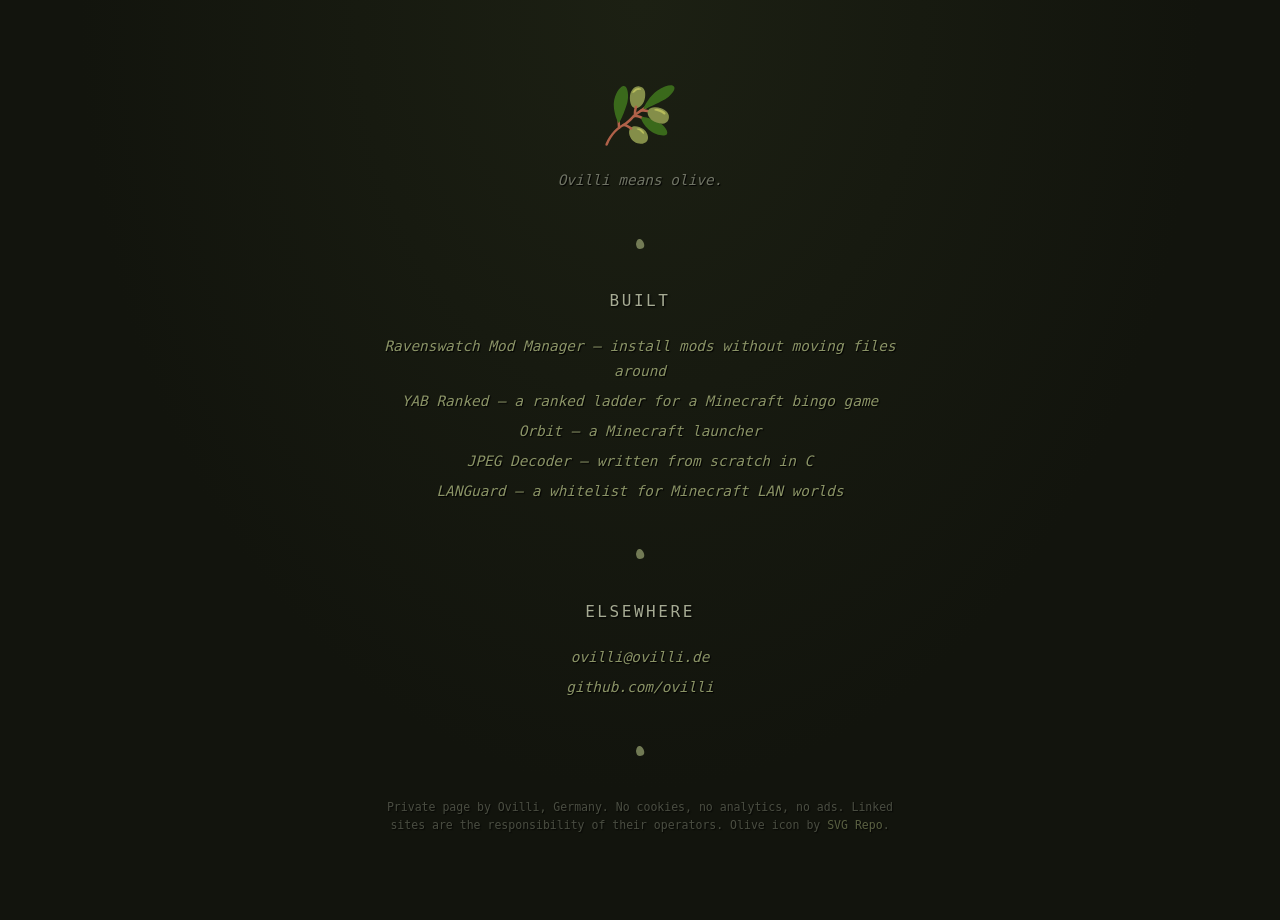
==== commit 4753652c: "Remove link to ovilli-apt repository Removed link to 'ovilli-apt' Debian package repository." ====
--- a/index.html
+++ b/index.html
@@ -29,7 +29,6 @@
 <p><a href="https://github.com/ovilli/yabranked">YAB Ranked &ndash; a ranked ladder for a Minecraft bingo game</a></p>
 <p><a href="https://ovilli.github.io/Orbit/">Orbit &ndash; a Minecraft launcher</a></p>
 <p><a href="https://github.com/ovilli/DecoderJpeg">JPEG Decoder &ndash; written from scratch in C</a></p>
-<p><a href="https://github.com/ovilli/ovilli-apt">ovilli-apt &ndash; my own Debian package repository</a></p>
 <p><a href="https://github.com/ovilli/LANGuard">LANGuard &ndash; a whitelist for Minecraft LAN worlds</a></p>
 
 <hr>
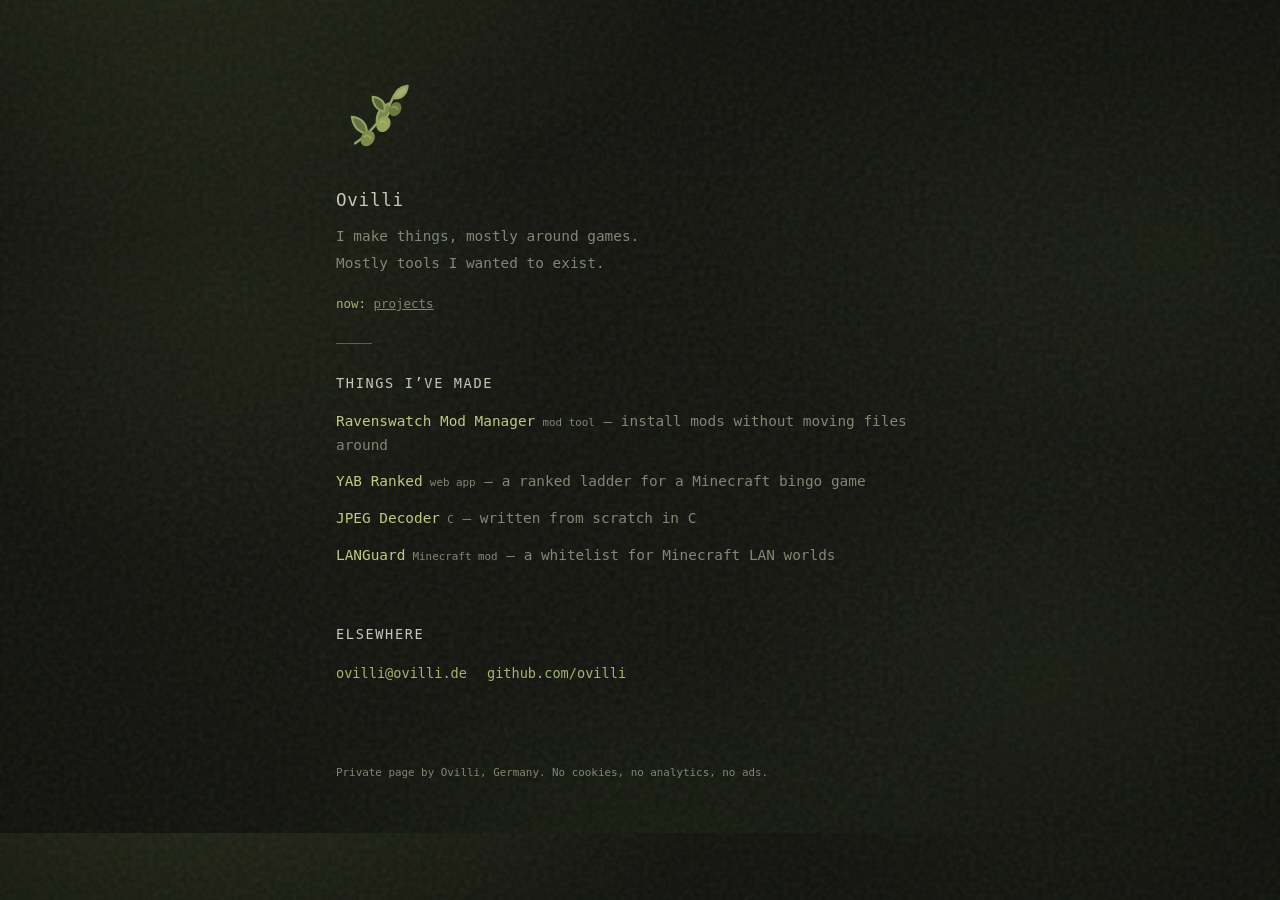
==== commit 73509d02: "feat: add subtle olive interactions and responsive polish" ====
--- a/index.html
+++ b/index.html
@@ -12,40 +12,121 @@
     <meta property="og:url" content="https://ovilli.de">
     <meta property="og:image" content="https://ovilli.de/assets/og.png">
     <meta name="twitter:card" content="summary_large_image">
-    <meta name="theme-color" content="#12140d">
-    <link rel="icon" href="assets/olive-svgrepo-com.svg" type="image/svg+xml">
+    <meta name="theme-color" content="#11130d">
+    <link rel="icon" href="assets/olive.svg" type="image/svg+xml">
     <link rel="stylesheet" href="css/style.css">
 </head>
 <body>
+    <main class="page">
+        <header class="intro">
+            <button class="mark-button" type="button" aria-label="Leave a note with the olive">
+                <span class="mark-note" aria-live="polite">i was here. <span id="olive-count">0</span></span>
+                <img class="mark" src="assets/olive.svg" alt="Olive branch" width="80" height="80">
+            </button>
+            <h1>Ovilli</h1>
+            <p>I make things, mostly around games.</p>
+            <p>Mostly tools I wanted to exist.</p>
+            <p class="now"><span>now:</span> <a id="latest-commit" href="#built-title">looking for a recent commit</a></p>
+        </header>
 
-<img class="mark" src="assets/olive-svgrepo-com.svg" alt="Olive" width="72" height="72">
+        <section aria-labelledby="built-title">
+            <h2 id="built-title">Things I’ve made</h2>
+            <div class="projects">
+                <a class="project" href="https://rsmm.me"><strong>Ravenswatch Mod Manager</strong><em class="project-type">mod tool</em><span>install mods without moving files around</span></a>
+                <a class="project" href="https://github.com/ovilli/yabranked"><strong>YAB Ranked</strong><em class="project-type">web app</em><span>a ranked ladder for a Minecraft bingo game</span></a>
+                <!-- <a class="project" href="https://ovilli.github.io/Orbit/"><strong>Orbit</strong><span>a Minecraft launcher</span></a> -->
+                <a class="project" href="https://github.com/ovilli/DecoderJpeg"><strong>JPEG Decoder</strong><em class="project-type">C</em><span>written from scratch in C</span></a>
+                <a class="project" href="https://github.com/ovilli/LANGuard"><strong>LANGuard</strong><em class="project-type">Minecraft mod</em><span>a whitelist for Minecraft LAN worlds</span></a>
+            </div>
+        </section>
 
-<p class="tagline">Ovilli means olive.</p>
+        <section class="contact" aria-labelledby="elsewhere-title">
+            <h2 id="elsewhere-title">Elsewhere</h2>
+            <div class="links">
+                <a href="mailto:ovilli@ovilli.de">ovilli@ovilli.de</a>
+                <a href="https://github.com/ovilli">github.com/ovilli</a>
+            </div>
+        </section>
 
-<hr>
+        <footer>
+            <p>Private page by Ovilli, Germany. No cookies, no analytics, no ads.</p>
+        </footer>
+    </main>
+    <script>
+        const latestCommit = document.querySelector('#latest-commit');
+        const markButton = document.querySelector('.mark-button');
+        const oliveCount = document.querySelector('#olive-count');
+        const oliveCooldown = 3000;
+        let clicks = Number.parseInt(localStorage.getItem('ovilli-olive-clicks'), 10) || 0;
 
-<h1>Built</h1>
-<p><a href="https://rsmm.me">Ravenswatch Mod Manager &ndash; install mods without moving files around</a></p>
-<p><a href="https://github.com/ovilli/yabranked">YAB Ranked &ndash; a ranked ladder for a Minecraft bingo game</a></p>
-<p><a href="https://ovilli.github.io/Orbit/">Orbit &ndash; a Minecraft launcher</a></p>
-<p><a href="https://github.com/ovilli/DecoderJpeg">JPEG Decoder &ndash; written from scratch in C</a></p>
-<p><a href="https://github.com/ovilli/LANGuard">LANGuard &ndash; a whitelist for Minecraft LAN worlds</a></p>
+        oliveCount.textContent = clicks;
 
-<hr>
+        markButton.addEventListener('click', () => {
+            if (markButton.disabled) return;
 
-<h1>Elsewhere</h1>
-<p><a href="mailto:ovilli@ovilli.de">ovilli@ovilli.de</a></p>
-<p><a href="https://github.com/ovilli">github.com/ovilli</a></p>
+            clicks += 1;
+            oliveCount.textContent = clicks;
+            localStorage.setItem('ovilli-olive-clicks', clicks);
+            markButton.classList.add('is-noted');
+            markButton.classList.add('is-cooling');
+            markButton.disabled = true;
 
-<hr>
+            setTimeout(() => {
+                markButton.disabled = false;
+                markButton.classList.remove('is-cooling');
+            }, oliveCooldown);
+        });
 
-<!-- Purely private page: no ads, nothing on offer, so no postal address required.
-     If anything commercial is ever added, a full German Impressum has to go here. -->
-<p class="fineprint">
-    Private page by Ovilli, Germany. No cookies, no analytics, no ads.
-    Linked sites are the responsibility of their operators.
-    Olive icon by <a href="https://www.svgrepo.com">SVG Repo</a>.
-</p>
+        fetch('https://api.github.com/users/Ovilli/events/public?per_page=100')
+            .then(response => response.ok ? response.json() : Promise.reject())
+            .then(events => {
+                const push = events.find(event => event.type === 'PushEvent' && event.payload.head);
+                if (!push) throw new Error('No recent public commits');
 
+                return fetch(`https://api.github.com/repos/${push.repo.name}/commits/${push.payload.head}`)
+                    .then(response => response.ok ? response.json() : Promise.reject())
+                    .then(commit => {
+                        latestCommit.href = commit.html_url;
+                        latestCommit.textContent = commit.commit.message.split('\n')[0];
+                    });
+            })
+            .catch(() => {
+                latestCommit.href = '#built-title';
+                latestCommit.textContent = 'projects';
+            });
+
+        if (matchMedia('(hover: hover) and (pointer: fine)').matches && !matchMedia('(prefers-reduced-motion: reduce)').matches) {
+            let x = 0;
+            let y = 0;
+            let targetX = 0;
+            let targetY = 0;
+
+            addEventListener('pointermove', event => {
+                targetX = (event.clientX / innerWidth - .5) * 8;
+                targetY = (event.clientY / innerHeight - .5) * 6;
+            });
+
+            addEventListener('pointerdown', event => {
+                if (event.target.closest('.mark-button')?.disabled) return;
+
+                const pulse = document.createElement('span');
+                pulse.className = 'background-pulse';
+                pulse.style.setProperty('--pulse-x', `${event.clientX}px`);
+                pulse.style.setProperty('--pulse-y', `${event.clientY}px`);
+                document.body.append(pulse);
+                pulse.addEventListener('animationend', () => pulse.remove(), { once: true });
+            });
+
+            const followPointer = () => {
+                x += (targetX - x) * .045;
+                y += (targetY - y) * .045;
+                document.documentElement.style.setProperty('--ambient-x', `${x}%`);
+                document.documentElement.style.setProperty('--ambient-y', `${y}%`);
+                requestAnimationFrame(followPointer);
+            };
+
+            followPointer();
+        }
+    </script>
 </body>
 </html>
--- a/css/style.css
+++ b/css/style.css
@@ -1,100 +1,270 @@
-/* Ovilli — one page, centered, monospace, dark.
-   System mono only, no webfonts: a .de site pulling Google Fonts is a GDPR problem. */
-
 :root {
-    --bg: #12140d;
-    --dim: #6f7364;
-    --head: #a6ab93;
-    --link: #8a9366;
-    --link-hover: #d9e2b3;
+    --ambient-x: 0%;
+    --ambient-y: 0%;
+    --bg: #11130d;
+    --text: #c4c9b6;
+    --muted: #828773;
+    --olive: #a6b46f;
     --mono: ui-monospace, SFMono-Regular, "SF Mono", Menlo, Consolas, "DejaVu Sans Mono", monospace;
 }
 
+* { box-sizing: border-box; }
+
 body {
+    position: relative;
+    isolation: isolate;
+    min-width: 320px;
     margin: 0;
-    padding: 0 1.25rem 5rem;
-    background: var(--bg);
-    background-image: radial-gradient(ellipse at 50% 0%, #1c2013 0%, #12140d 62%);
-    background-attachment: fixed;
-    color: var(--dim);
+    overflow-x: hidden;
+    color: var(--text);
+    background:
+        radial-gradient(ellipse 52rem 28rem at calc(12% + var(--ambient-x)) calc(-8% + var(--ambient-y)), rgba(117, 133, 66, .22), transparent 66%),
+        radial-gradient(ellipse 42rem 24rem at calc(92% - var(--ambient-x)) calc(30% - var(--ambient-y)), rgba(77, 92, 49, .13), transparent 70%),
+        radial-gradient(ellipse 34rem 18rem at 50% 105%, rgba(38, 49, 22, .32), transparent 72%),
+        var(--bg);
     font-family: var(--mono);
-    font-size: 0.9rem;
-    line-height: 1.7;
-    text-align: center;
+    font-size: 15px;
+    line-height: 1.65;
+}
+
+body::before {
+    position: fixed;
+    z-index: -1;
+    inset: 0;
+    content: "";
+    pointer-events: none;
+    opacity: .2;
+    background-image: url("data:image/svg+xml,%3Csvg viewBox='0 0 180 180' xmlns='http://www.w3.org/2000/svg'%3E%3Cfilter id='n'%3E%3CfeTurbulence type='fractalNoise' baseFrequency='.9' numOctaves='3' stitchTiles='stitch'/%3E%3C/filter%3E%3Crect width='100%25' height='100%25' filter='url(%23n)' opacity='.45'/%3E%3C/svg%3E");
+    mix-blend-mode: soft-light;
+}
+
+body::after {
+    position: fixed;
+    z-index: -1;
+    inset: -8%;
+    content: "";
+    pointer-events: none;
+    background:
+        radial-gradient(ellipse 32% 36% at 22% 35%, rgba(150, 166, 83, .07), transparent 72%),
+        radial-gradient(ellipse 30% 32% at 77% 72%, rgba(100, 122, 62, .08), transparent 72%),
+        radial-gradient(ellipse at center, transparent 36%, rgba(0, 0, 0, .24) 100%);
+    animation: ambient-drift 90s ease-in-out infinite alternate;
+}
+
+@keyframes ambient-drift {
+    from { transform: translate3d(-.35%, -.25%, 0) scale(1); }
+    to { transform: translate3d(.35%, .25%, 0) scale(1.008); }
+}
+
+.background-pulse {
+    position: fixed;
+    z-index: -1;
+    top: var(--pulse-y);
+    left: var(--pulse-x);
+    width: 3.5rem;
+    height: 3.5rem;
+    pointer-events: none;
+    background: url("../assets/olive.svg") center / contain no-repeat;
+    animation: olive-ripple 1.45s ease-out forwards;
+}
+
+@keyframes olive-ripple {
+    0% { opacity: 0; transform: translate(-50%, -50%) rotate(-10deg) scale(.15); }
+    16% { opacity: .32; }
+    100% { opacity: 0; transform: translate(-50%, -50%) rotate(13deg) scale(5.5); }
+}
+
+.page {
+    width: min(100% - 2.5rem, 38rem);
+    margin: 0 auto;
+    padding: 5rem 0 3rem;
+}
+
+.intro { margin-bottom: 1.75rem; animation: page-in .7s ease-out both; }
+.intro + section { animation: page-in .7s .12s ease-out both; }
+.contact { animation: page-in .7s .22s ease-out both; }
+footer { animation: page-in .7s .32s ease-out both; }
+
+@keyframes page-in {
+    from { opacity: 0; transform: translateY(.65rem); }
+    to { opacity: 1; transform: translateY(0); }
+}
+
+.mark-button {
+    position: relative;
+    display: block;
+    width: 5rem;
+    height: 5rem;
+    margin: 0 0 1.6rem;
+    padding: 0;
+    border: 0;
+    background: transparent;
+    cursor: pointer;
 }
 
 .mark {
     display: block;
-    margin: 5rem auto 1rem;
-    opacity: 0.9;
-}
-
-.tagline {
-    font-style: italic;
-}
+    width: 5rem;
+    height: 5rem;
+    opacity: .88;
+    transition: transform .35s ease, opacity .25s ease;
+}
+
+.mark-button:not(:disabled):hover .mark { opacity: 1; transform: rotate(-5deg) scale(1.05); }
+.mark-button:focus-visible { outline: 1px solid var(--olive); outline-offset: 4px; }
+.mark-button:disabled { cursor: default; }
+.mark-button.is-cooling .mark { opacity: .55; transform: scale(.94); }
+
+.mark-note {
+    position: absolute;
+    bottom: calc(100% + .35rem);
+    left: 50%;
+    width: max-content;
+    color: var(--olive);
+    font-family: var(--mono);
+    font-size: .65rem;
+    opacity: 0;
+    pointer-events: none;
+    transform: translate(-50%, .25rem);
+    transition: opacity .3s ease, transform .3s ease;
+}
+
+.mark-button.is-noted .mark-note {
+    opacity: .9;
+    transform: translate(-50%, 0);
+}
+
+h1, h2, p { margin-top: 0; }
 
 h1 {
-    margin: 2.25rem 0 1.25rem;
-    color: var(--head);
-    font-size: 1rem;
-    font-weight: normal;
-    letter-spacing: 0.16em;
+    margin-bottom: .65rem;
+    color: var(--text);
+    font-size: 1.1rem;
+    font-weight: 500;
+    letter-spacing: .04em;
+}
+
+.intro p {
+    margin-bottom: .2rem;
+    color: var(--muted);
+    font-size: .9rem;
+}
+
+.intro .now {
+    margin-top: 1.15rem;
+    margin-bottom: 0;
+    max-width: 32rem;
+    overflow: hidden;
+    text-overflow: ellipsis;
+    white-space: nowrap;
+    font-size: .78rem;
+}
+
+.now span { color: var(--olive); }
+.now a { color: inherit; }
+.now a:hover { color: var(--text); }
+
+section {
+    position: relative;
+}
+
+section + section { margin-top: 3.5rem; }
+
+.intro + section::before {
+    display: block;
+    width: 2.25rem;
+    height: 1px;
+    margin-bottom: 1.75rem;
+    content: "";
+    background: var(--olive);
+    opacity: .45;
+}
+
+h2 {
+    margin-bottom: 1rem;
+    color: var(--text);
+    font-size: .85rem;
+    font-weight: 400;
+    letter-spacing: .12em;
     text-transform: uppercase;
-    text-shadow: 1px 1px 2px #000;
-}
-
-p {
-    max-width: 34rem;
-    margin: 0.35rem auto;
-    font-style: italic;
-    text-shadow: 1px 1px 1px #000;
-}
-
-a {
-    color: var(--link);
+}
+
+.projects { display: grid; gap: .8rem; }
+
+.project {
+    display: inline;
+    color: #bdcb82;
+    font-size: .9rem;
     text-decoration: none;
-    transition: color 0.5s;
-}
-
-a:hover,
-a:focus-visible {
-    color: var(--link-hover);
-    transition: color 0.2s;
-}
-
-:focus-visible {
-    outline: 1px solid var(--link);
-    outline-offset: 4px;
-}
-
-/* Their § becomes our olive — same idea, our own mark. */
-hr {
-    border: 0;
-    margin: 2.75rem 0 0;
-    line-height: 1;
-}
-
-hr::after {
-    content: "";
-    display: inline-block;
-    width: 0.5rem;
-    height: 0.62rem;
-    border-radius: 50% 50% 48% 52% / 60% 60% 40% 40%;
-    background: var(--link);
-    transform: rotate(-12deg);
-    opacity: 0.8;
-}
-
-.fineprint {
-    margin-top: 2.5rem;
-    font-size: 0.72rem;
+}
+
+.project strong {
+    font-weight: 400;
+    background: linear-gradient(currentColor, currentColor) 0 100% / 0 1px no-repeat;
+    transition: background-size .2s ease;
+}
+.project:hover strong, .project:focus-visible strong { background-size: 100% 1px; }
+.project-type {
+    margin-left: .45rem;
+    color: var(--muted);
+    font-size: .68rem;
     font-style: normal;
-    line-height: 1.6;
-    opacity: 0.6;
+    white-space: nowrap;
+    transition: color .2s ease, transform .2s ease;
+}
+.project:hover .project-type { color: var(--olive); transform: translateX(.12rem); }
+.project span { color: var(--muted); }
+.project span::before { content: " — "; }
+.project:hover, .links a:hover { color: #d5e2a5; }
+.project:focus-visible, .links a:focus-visible, footer a:focus-visible { outline: 1px solid var(--olive); outline-offset: 3px; }
+
+.links { display: flex; flex-wrap: wrap; gap: 1.25rem; }
+.links a {
+    color: var(--olive);
+    font-size: .85rem;
+    text-decoration: none;
+    transition: color .2s ease, transform .2s ease;
+}
+.links a:hover { transform: translateX(.16rem); }
+
+footer {
+    margin-top: 5rem;
+    color: var(--muted);
+    font-size: .68rem;
+}
+
+footer p { margin: .2rem 0; }
+footer a { color: inherit; }
+footer a:hover { color: var(--olive); }
+
+@media (max-width: 520px) {
+    body { font-size: 14px; }
+    .page {
+        width: min(100% - 2rem, 38rem);
+        padding-top: max(2.75rem, env(safe-area-inset-top));
+        padding-bottom: max(2.5rem, env(safe-area-inset-bottom));
+    }
+    .mark-button { width: 4.25rem; height: 4.25rem; margin-bottom: 1.35rem; }
+    .mark { width: 4.25rem; height: 4.25rem; }
+    .intro { margin-bottom: 1.5rem; }
+    section + section { margin-top: 3rem; }
+    .intro + section::before { margin-bottom: 1.5rem; }
+    h2 { margin-bottom: .9rem; font-size: .78rem; }
+    .projects { gap: .9rem; }
+    .project { display: block; padding: .25rem 0; line-height: 1.7; }
+    .project-type { margin-left: .35rem; font-size: .63rem; }
+    .project span::before { content: ", "; }
+    .links { gap: .5rem 1.25rem; }
+    .links a { padding: .35rem 0; }
+    .intro .now { max-width: 100%; }
+    footer { margin-top: 4rem; }
 }
 
 @media (prefers-reduced-motion: reduce) {
-    a {
-        transition: none;
+    *, *::before, *::after {
+        animation-duration: .01ms !important;
+        animation-iteration-count: 1 !important;
+        scroll-behavior: auto !important;
+        transition-duration: .01ms !important;
     }
 }
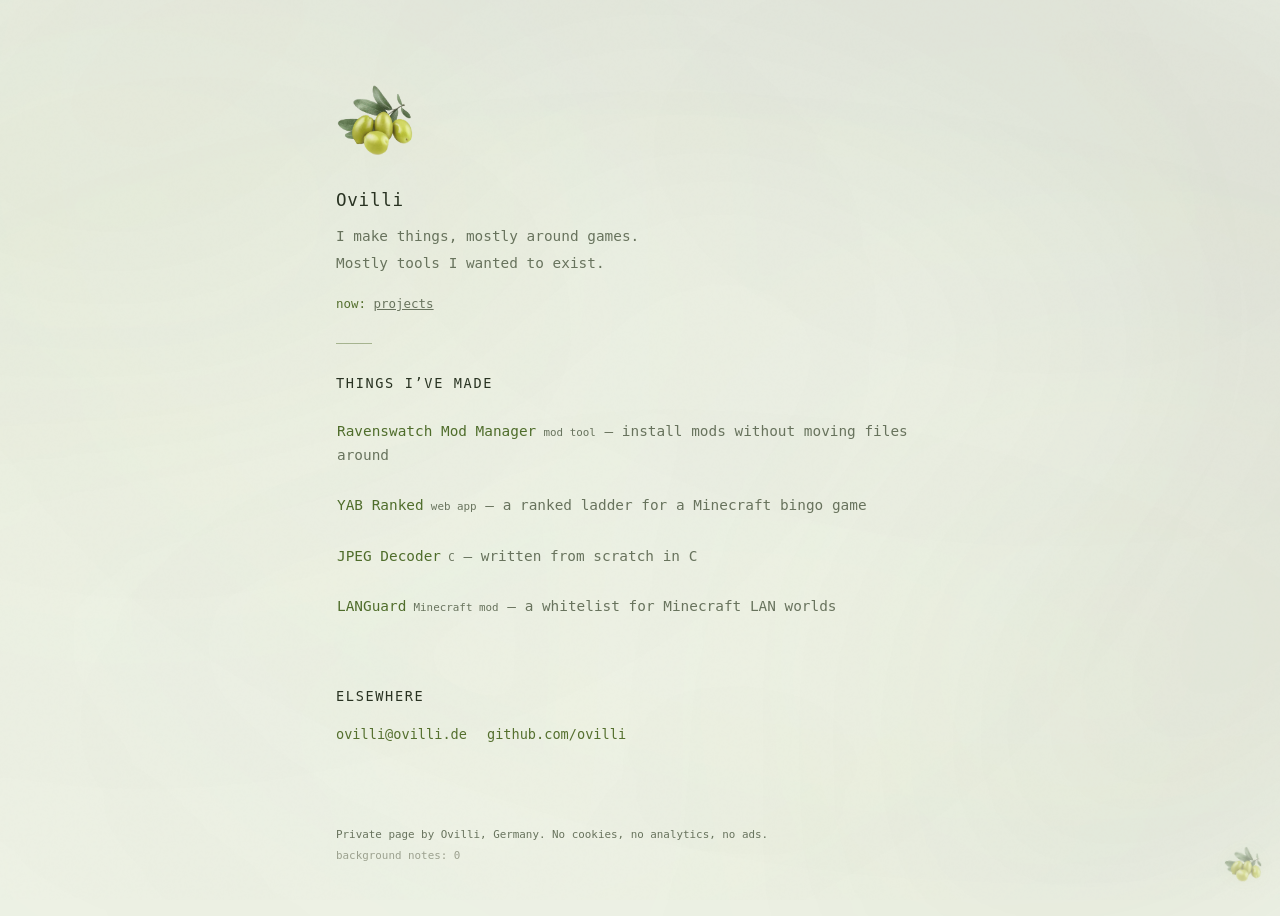
==== commit 73b9d202: "feat: add fluid interactive background and improve site accessibility" ====
--- a/index.html
+++ b/index.html
@@ -10,18 +10,24 @@
     <meta property="og:description" content="A few things I built.">
     <meta property="og:type" content="website">
     <meta property="og:url" content="https://ovilli.de">
-    <meta property="og:image" content="https://ovilli.de/assets/og.png">
     <meta name="twitter:card" content="summary_large_image">
     <meta name="theme-color" content="#11130d">
-    <link rel="icon" href="assets/olive.svg" type="image/svg+xml">
+    <meta name="color-scheme" content="dark light">
+    <link rel="icon" href="assets/olives-on-white-removebg-preview.png" type="image/png">
     <link rel="stylesheet" href="css/style.css">
 </head>
 <body>
+    <div class="depth-scene" aria-hidden="true">
+        <span class="depth-layer depth-far"></span>
+        <span class="depth-layer depth-mid"></span>
+        <span class="depth-layer depth-near"></span>
+    </div>
+    <img class="corner-olive" src="assets/olives-on-white-removebg-preview.png" alt="" aria-hidden="true" width="40" height="40">
     <main class="page">
         <header class="intro">
-            <button class="mark-button" type="button" aria-label="Leave a note with the olive">
-                <span class="mark-note" aria-live="polite">i was here. <span id="olive-count">0</span></span>
-                <img class="mark" src="assets/olive.svg" alt="Olive branch" width="80" height="80">
+            <button class="mark-button" type="button" aria-label="Leave a note with the olive" aria-describedby="mark-note">
+                <span class="mark-note" id="mark-note" aria-live="polite">i was here. <span id="olive-count">0</span></span>
+                <img class="mark" src="assets/olives-on-white-removebg-preview.png" alt="Olive branch" width="80" height="80">
             </button>
             <h1>Ovilli</h1>
             <p>I make things, mostly around games.</p>
@@ -32,11 +38,11 @@
         <section aria-labelledby="built-title">
             <h2 id="built-title">Things I’ve made</h2>
             <div class="projects">
-                <a class="project" href="https://rsmm.me"><strong>Ravenswatch Mod Manager</strong><em class="project-type">mod tool</em><span>install mods without moving files around</span></a>
-                <a class="project" href="https://github.com/ovilli/yabranked"><strong>YAB Ranked</strong><em class="project-type">web app</em><span>a ranked ladder for a Minecraft bingo game</span></a>
+                <a class="project" href="https://rsmm.me" aria-label="Ravenswatch Mod Manager — mod tool. Install mods without moving files around."><strong>Ravenswatch Mod Manager</strong><em class="project-type">mod tool</em><span>install mods without moving files around</span></a>
+                <a class="project" href="https://github.com/ovilli/yabranked" aria-label="YAB Ranked — web app. A ranked ladder for a Minecraft bingo game."><strong>YAB Ranked</strong><em class="project-type">web app</em><span>a ranked ladder for a Minecraft bingo game</span></a>
                 <!-- <a class="project" href="https://ovilli.github.io/Orbit/"><strong>Orbit</strong><span>a Minecraft launcher</span></a> -->
-                <a class="project" href="https://github.com/ovilli/DecoderJpeg"><strong>JPEG Decoder</strong><em class="project-type">C</em><span>written from scratch in C</span></a>
-                <a class="project" href="https://github.com/ovilli/LANGuard"><strong>LANGuard</strong><em class="project-type">Minecraft mod</em><span>a whitelist for Minecraft LAN worlds</span></a>
+                <a class="project" href="https://github.com/ovilli/DecoderJpeg" aria-label="JPEG Decoder — C. Written from scratch in C."><strong>JPEG Decoder</strong><em class="project-type">C</em><span>written from scratch in C</span></a>
+                <a class="project" href="https://github.com/ovilli/LANGuard" aria-label="LANGuard — Minecraft mod. A whitelist for Minecraft LAN worlds."><strong>LANGuard</strong><em class="project-type">Minecraft mod</em><span>a whitelist for Minecraft LAN worlds</span></a>
             </div>
         </section>
 
@@ -50,23 +56,40 @@
 
         <footer>
             <p>Private page by Ovilli, Germany. No cookies, no analytics, no ads.</p>
+            <p class="ambient-count" aria-live="polite">background notes: <span id="background-count">0</span></p>
         </footer>
     </main>
     <script>
         const latestCommit = document.querySelector('#latest-commit');
         const markButton = document.querySelector('.mark-button');
         const oliveCount = document.querySelector('#olive-count');
+        const backgroundCount = document.querySelector('#background-count');
         const oliveCooldown = 3000;
-        let clicks = Number.parseInt(localStorage.getItem('ovilli-olive-clicks'), 10) || 0;
+        const backgroundCooldown = oliveCooldown;
+        let clicks = 0;
+        let backgroundClicks = 0;
+        let lastBackgroundNote = 0;
+
+        try {
+            clicks = Number.parseInt(localStorage.getItem('ovilli-olive-clicks'), 10) || 0;
+            backgroundClicks = Number.parseInt(localStorage.getItem('ovilli-background-clicks'), 10) || 0;
+        } catch {
+            // Private browsing and strict privacy settings can disable storage.
+        }
 
         oliveCount.textContent = clicks;
+        backgroundCount.textContent = backgroundClicks;
 
         markButton.addEventListener('click', () => {
             if (markButton.disabled) return;
 
             clicks += 1;
             oliveCount.textContent = clicks;
-            localStorage.setItem('ovilli-olive-clicks', clicks);
+            try {
+                localStorage.setItem('ovilli-olive-clicks', clicks);
+            } catch {
+                // The interaction still works when storage is unavailable.
+            }
             markButton.classList.add('is-noted');
             markButton.classList.add('is-cooling');
             markButton.disabled = true;
@@ -77,25 +100,96 @@
             }, oliveCooldown);
         });
 
-        fetch('https://api.github.com/users/Ovilli/events/public?per_page=100')
+        const commitRequest = new AbortController();
+        const commitTimeout = setTimeout(() => commitRequest.abort(), 6000);
+
+        fetch('https://api.github.com/users/Ovilli/events/public?per_page=100', { signal: commitRequest.signal })
             .then(response => response.ok ? response.json() : Promise.reject())
             .then(events => {
                 const push = events.find(event => event.type === 'PushEvent' && event.payload.head);
                 if (!push) throw new Error('No recent public commits');
 
-                return fetch(`https://api.github.com/repos/${push.repo.name}/commits/${push.payload.head}`)
+                return fetch(`https://api.github.com/repos/${push.repo.name}/commits/${push.payload.head}`, { signal: commitRequest.signal })
                     .then(response => response.ok ? response.json() : Promise.reject())
                     .then(commit => {
                         latestCommit.href = commit.html_url;
-                        latestCommit.textContent = commit.commit.message.split('\n')[0];
+                        const message = commit.commit.message.split('\n')[0];
+                        latestCommit.textContent = message;
+                        latestCommit.title = message;
                     });
             })
             .catch(() => {
                 latestCommit.href = '#built-title';
                 latestCommit.textContent = 'projects';
-            });
-
-        if (matchMedia('(hover: hover) and (pointer: fine)').matches && !matchMedia('(prefers-reduced-motion: reduce)').matches) {
+            })
+            .finally(() => clearTimeout(commitTimeout));
+
+        const reducedMotion = matchMedia('(prefers-reduced-motion: reduce)').matches;
+
+        if (!reducedMotion) {
+            let fluidX = 0;
+            let fluidY = 0;
+            let fluidRotation = 0;
+            let targetFluidX = 0;
+            let targetFluidY = 0;
+            let targetFluidRotation = 0;
+
+            const chooseFluidPosition = () => {
+                targetFluidX = (Math.random() - .5) * 8;
+                targetFluidY = (Math.random() - .5) * 6;
+                targetFluidRotation = (Math.random() - .5) * 5;
+                setTimeout(chooseFluidPosition, 7000 + Math.random() * 7000);
+            };
+
+            const driftFluid = () => {
+                fluidX += (targetFluidX - fluidX) * .012;
+                fluidY += (targetFluidY - fluidY) * .012;
+                fluidRotation += (targetFluidRotation - fluidRotation) * .012;
+                document.documentElement.style.setProperty('--fluid-x', `${fluidX}%`);
+                document.documentElement.style.setProperty('--fluid-y', `${fluidY}%`);
+                document.documentElement.style.setProperty('--fluid-rotate', `${fluidRotation}deg`);
+                document.documentElement.style.setProperty('--far-x', `${-1 + fluidX * .25}%`);
+                document.documentElement.style.setProperty('--far-y', `${2 + fluidY * .2}%`);
+                document.documentElement.style.setProperty('--far-r', `${fluidRotation * .25}deg`);
+                document.documentElement.style.setProperty('--mid-x', `${2 + fluidX * .6}%`);
+                document.documentElement.style.setProperty('--mid-y', `${-2 + fluidY * .55}%`);
+                document.documentElement.style.setProperty('--mid-r', `${-3 + fluidRotation * .55}deg`);
+                document.documentElement.style.setProperty('--near-x', `${-2 + fluidX}%`);
+                document.documentElement.style.setProperty('--near-y', `${1 + fluidY * .9}%`);
+                document.documentElement.style.setProperty('--near-r', `${4 + fluidRotation}deg`);
+                requestAnimationFrame(driftFluid);
+            };
+
+            chooseFluidPosition();
+            driftFluid();
+        }
+
+        addEventListener('click', event => {
+            if (event.target.closest('a, button')) return;
+
+            const now = Date.now();
+            if (now - lastBackgroundNote < backgroundCooldown) return;
+            lastBackgroundNote = now;
+
+            backgroundClicks += 1;
+            backgroundCount.textContent = backgroundClicks;
+            try {
+                localStorage.setItem('ovilli-background-clicks', backgroundClicks);
+            } catch {
+                // The counter can remain session-only when storage is unavailable.
+            }
+
+            if (reducedMotion) return;
+
+            const pulse = document.createElement('span');
+            pulse.className = 'background-pulse';
+            pulse.style.setProperty('--pulse-x', `${event.clientX}px`);
+            pulse.style.setProperty('--pulse-y', `${event.clientY}px`);
+            document.body.append(pulse);
+            pulse.addEventListener('animationend', () => pulse.remove(), { once: true });
+        });
+
+        if (matchMedia('(hover: hover) and (pointer: fine)').matches && !reducedMotion) {
             let x = 0;
             let y = 0;
             let targetX = 0;
@@ -104,17 +198,8 @@
             addEventListener('pointermove', event => {
                 targetX = (event.clientX / innerWidth - .5) * 8;
                 targetY = (event.clientY / innerHeight - .5) * 6;
-            });
-
-            addEventListener('pointerdown', event => {
-                if (event.target.closest('.mark-button')?.disabled) return;
-
-                const pulse = document.createElement('span');
-                pulse.className = 'background-pulse';
-                pulse.style.setProperty('--pulse-x', `${event.clientX}px`);
-                pulse.style.setProperty('--pulse-y', `${event.clientY}px`);
-                document.body.append(pulse);
-                pulse.addEventListener('animationend', () => pulse.remove(), { once: true });
+                document.documentElement.style.setProperty('--noise-x', `${event.clientX}px`);
+                document.documentElement.style.setProperty('--noise-y', `${event.clientY}px`);
             });
 
             const followPointer = () => {
@@ -122,6 +207,10 @@
                 y += (targetY - y) * .045;
                 document.documentElement.style.setProperty('--ambient-x', `${x}%`);
                 document.documentElement.style.setProperty('--ambient-y', `${y}%`);
+                document.documentElement.style.setProperty('--fluid-tilt-x', `${x * .18}deg`);
+                document.documentElement.style.setProperty('--fluid-tilt-y', `${y * .18}deg`);
+                document.documentElement.style.setProperty('--light-x', `${50 + x * 2}%`);
+                document.documentElement.style.setProperty('--light-y', `${40 + y * 2}%`);
                 requestAnimationFrame(followPointer);
             };
 
--- a/css/style.css
+++ b/css/style.css
@@ -1,6 +1,19 @@
 :root {
+    color-scheme: dark light;
     --ambient-x: 0%;
     --ambient-y: 0%;
+    --fluid-x: 0%;
+    --fluid-y: 0%;
+    --fluid-rotate: 0deg;
+    --fluid-tilt-x: 0deg;
+    --fluid-tilt-y: 0deg;
+    --light-x: 50%;
+    --light-y: 40%;
+    --noise-x: 50%;
+    --noise-y: 50%;
+    --far-x: -1%; --far-y: 2%; --far-r: 0deg;
+    --mid-x: 2%; --mid-y: -2%; --mid-r: -3deg;
+    --near-x: -2%; --near-y: 1%; --near-r: 4deg;
     --bg: #11130d;
     --text: #c4c9b6;
     --muted: #828773;
@@ -17,11 +30,7 @@
     margin: 0;
     overflow-x: hidden;
     color: var(--text);
-    background:
-        radial-gradient(ellipse 52rem 28rem at calc(12% + var(--ambient-x)) calc(-8% + var(--ambient-y)), rgba(117, 133, 66, .22), transparent 66%),
-        radial-gradient(ellipse 42rem 24rem at calc(92% - var(--ambient-x)) calc(30% - var(--ambient-y)), rgba(77, 92, 49, .13), transparent 70%),
-        radial-gradient(ellipse 34rem 18rem at 50% 105%, rgba(38, 49, 22, .32), transparent 72%),
-        var(--bg);
+    background: var(--bg);
     font-family: var(--mono);
     font-size: 15px;
     line-height: 1.65;
@@ -33,7 +42,7 @@
     inset: 0;
     content: "";
     pointer-events: none;
-    opacity: .2;
+    opacity: .07;
     background-image: url("data:image/svg+xml,%3Csvg viewBox='0 0 180 180' xmlns='http://www.w3.org/2000/svg'%3E%3Cfilter id='n'%3E%3CfeTurbulence type='fractalNoise' baseFrequency='.9' numOctaves='3' stitchTiles='stitch'/%3E%3C/filter%3E%3Crect width='100%25' height='100%25' filter='url(%23n)' opacity='.45'/%3E%3C/svg%3E");
     mix-blend-mode: soft-light;
 }
@@ -41,40 +50,93 @@
 body::after {
     position: fixed;
     z-index: -1;
-    inset: -8%;
+    inset: -18%;
     content: "";
     pointer-events: none;
+    border-radius: 37% 63% 58% 42% / 45% 36% 64% 55%;
     background:
-        radial-gradient(ellipse 32% 36% at 22% 35%, rgba(150, 166, 83, .07), transparent 72%),
-        radial-gradient(ellipse 30% 32% at 77% 72%, rgba(100, 122, 62, .08), transparent 72%),
-        radial-gradient(ellipse at center, transparent 36%, rgba(0, 0, 0, .24) 100%);
-    animation: ambient-drift 90s ease-in-out infinite alternate;
-}
-
-@keyframes ambient-drift {
-    from { transform: translate3d(-.35%, -.25%, 0) scale(1); }
-    to { transform: translate3d(.35%, .25%, 0) scale(1.008); }
+        radial-gradient(ellipse 40% 34% at 23% 30%, rgba(150, 166, 83, .09), transparent 78%),
+        radial-gradient(ellipse 36% 42% at 78% 68%, rgba(100, 122, 62, .09), transparent 80%);
+    filter: blur(110px);
+    box-shadow: inset 12rem -8rem 12rem rgba(170, 190, 102, .035), inset -16rem 10rem 16rem rgba(0, 0, 0, .18);
+    transform: perspective(900px) translate3d(calc(var(--fluid-x) + var(--ambient-x) * .35), calc(var(--fluid-y) + var(--ambient-y) * .35), 0) rotateX(var(--fluid-tilt-y)) rotateY(var(--fluid-tilt-x)) rotate(var(--fluid-rotate)) scale(1.035);
+}
+
+.depth-scene {
+    position: fixed;
+    z-index: -1;
+    inset: 0;
+    overflow: hidden;
+    pointer-events: none;
+    perspective: 900px;
+}
+
+.depth-layer {
+    position: absolute;
+    inset: -24%;
+    display: block;
+    border-radius: 43% 57% 62% 38% / 54% 38% 62% 46%;
+    transform-style: preserve-3d;
+    will-change: transform;
+}
+
+.depth-far {
+    opacity: .3;
+    background: radial-gradient(ellipse 68% 52% at 72% 25%, rgba(86, 107, 51, .16), transparent 76%);
+    filter: blur(140px);
+    transform: translate3d(var(--far-x), var(--far-y), -80px) rotate(var(--far-r)) scale(1.12);
+}
+
+.depth-mid {
+    opacity: .34;
+    background: radial-gradient(ellipse 66% 58% at 25% 42%, rgba(132, 151, 72, .12), transparent 76%);
+    filter: blur(110px);
+    transform: translate3d(var(--mid-x), var(--mid-y), -35px) rotate(var(--mid-r)) scale(1.1);
+}
+
+.depth-near {
+    opacity: .26;
+    background: radial-gradient(ellipse 72% 54% at 58% 70%, rgba(175, 191, 102, .1), transparent 78%);
+    filter: blur(85px) drop-shadow(0 2rem 2rem rgba(0, 0, 0, .16));
+    transform: translate3d(var(--near-x), var(--near-y), 0) rotate(var(--near-r)) scale(1.07);
 }
 
 .background-pulse {
     position: fixed;
-    z-index: -1;
+    z-index: 0;
     top: var(--pulse-y);
     left: var(--pulse-x);
-    width: 3.5rem;
-    height: 3.5rem;
-    pointer-events: none;
-    background: url("../assets/olive.svg") center / contain no-repeat;
-    animation: olive-ripple 1.45s ease-out forwards;
+    width: 4rem;
+    height: 4rem;
+    pointer-events: none;
+    background: url("../assets/olives-on-white-removebg-preview.png") center / contain no-repeat;
+    filter: drop-shadow(0 0 .7rem rgba(166, 180, 111, .35));
+    animation: olive-ripple 1.7s cubic-bezier(.18, .7, .25, 1) forwards;
+}
+
+.corner-olive {
+    position: fixed;
+    z-index: 1;
+    right: max(1rem, env(safe-area-inset-right));
+    bottom: max(1rem, env(safe-area-inset-bottom));
+    width: 2.5rem;
+    height: 2.5rem;
+    opacity: .42;
+    pointer-events: none;
+    filter: drop-shadow(0 0 .6rem rgba(166, 180, 111, .16));
+    transform: rotate(10deg);
 }
 
 @keyframes olive-ripple {
     0% { opacity: 0; transform: translate(-50%, -50%) rotate(-10deg) scale(.15); }
-    16% { opacity: .32; }
-    100% { opacity: 0; transform: translate(-50%, -50%) rotate(13deg) scale(5.5); }
+    18% { opacity: .4; }
+    55% { opacity: .17; transform: translate(-50%, -50%) rotate(8deg) scale(3.2); }
+    100% { opacity: 0; transform: translate(-50%, -50%) rotate(13deg) scale(7); }
 }
 
 .page {
+    position: relative;
+    z-index: 1;
     width: min(100% - 2.5rem, 38rem);
     margin: 0 auto;
     padding: 5rem 0 3rem;
@@ -100,6 +162,7 @@
     border: 0;
     background: transparent;
     cursor: pointer;
+    -webkit-tap-highlight-color: transparent;
 }
 
 .mark {
@@ -189,13 +252,17 @@
     text-transform: uppercase;
 }
 
-.projects { display: grid; gap: .8rem; }
+.projects { display: grid; gap: .45rem; }
 
 .project {
-    display: inline;
+    display: block;
+    padding: .55rem 0;
+    border: 1px solid transparent;
+    border-radius: .2rem;
     color: #bdcb82;
     font-size: .9rem;
     text-decoration: none;
+    transition: background-color .2s ease, border-color .2s ease, color .2s ease, transform .2s ease;
 }
 
 .project strong {
@@ -212,11 +279,13 @@
     white-space: nowrap;
     transition: color .2s ease, transform .2s ease;
 }
-.project:hover .project-type { color: var(--olive); transform: translateX(.12rem); }
+.project:hover .project-type, .project:focus-visible .project-type { color: var(--olive); transform: translateX(.12rem); }
 .project span { color: var(--muted); }
 .project span::before { content: " — "; }
-.project:hover, .links a:hover { color: #d5e2a5; }
-.project:focus-visible, .links a:focus-visible, footer a:focus-visible { outline: 1px solid var(--olive); outline-offset: 3px; }
+.project:hover { border-color: rgba(166, 180, 111, .22); background: rgba(166, 180, 111, .06); color: #d5e2a5; transform: translateX(.15rem); }
+.project:focus-visible { border-color: var(--olive); background: rgba(166, 180, 111, .1); color: #d5e2a5; outline: 2px solid rgba(166, 180, 111, .42); outline-offset: 2px; }
+.links a:hover { color: #d5e2a5; }
+.links a:focus-visible, footer a:focus-visible { outline: 1px solid var(--olive); outline-offset: 3px; }
 
 .links { display: flex; flex-wrap: wrap; gap: 1.25rem; }
 .links a {
@@ -234,6 +303,7 @@
 }
 
 footer p { margin: .2rem 0; }
+.ambient-count { color: rgba(130, 135, 115, .75); }
 footer a { color: inherit; }
 footer a:hover { color: var(--olive); }
 
@@ -250,8 +320,8 @@
     section + section { margin-top: 3rem; }
     .intro + section::before { margin-bottom: 1.5rem; }
     h2 { margin-bottom: .9rem; font-size: .78rem; }
-    .projects { gap: .9rem; }
-    .project { display: block; padding: .25rem 0; line-height: 1.7; }
+    .projects { gap: .55rem; }
+    .project { padding: .55rem 0; line-height: 1.7; }
     .project-type { margin-left: .35rem; font-size: .63rem; }
     .project span::before { content: ", "; }
     .links { gap: .5rem 1.25rem; }
@@ -268,3 +338,38 @@
         transition-duration: .01ms !important;
     }
 }
+
+@media (prefers-color-scheme: light) {
+    :root {
+        --bg: #edf1e5;
+        --text: #293322;
+        --muted: #68735d;
+        --olive: #55702f;
+    }
+
+    body {
+        background: var(--bg);
+    }
+
+    body::before {
+        opacity: .028;
+        mix-blend-mode: multiply;
+    }
+
+    body::after {
+        opacity: .42;
+        background:
+            radial-gradient(ellipse 40% 34% at 23% 30%, rgba(112, 139, 57, .13), transparent 78%),
+            radial-gradient(ellipse 36% 42% at 78% 68%, rgba(133, 153, 77, .12), transparent 80%);
+    }
+
+    .depth-far { opacity: .1; }
+    .depth-mid { opacity: .12; }
+    .depth-near { opacity: .09; }
+    .project { color: #4f6d2b; }
+    .project:hover, .project:focus-visible { color: #395520; background: rgba(85, 112, 47, .08); }
+    .project:hover .project-type, .project:focus-visible .project-type { color: #55702f; }
+    .links a { color: #55702f; }
+    .links a:hover { color: #395520; }
+    .background-pulse { filter: drop-shadow(0 0 .7rem rgba(85, 112, 47, .28)); }
+}
